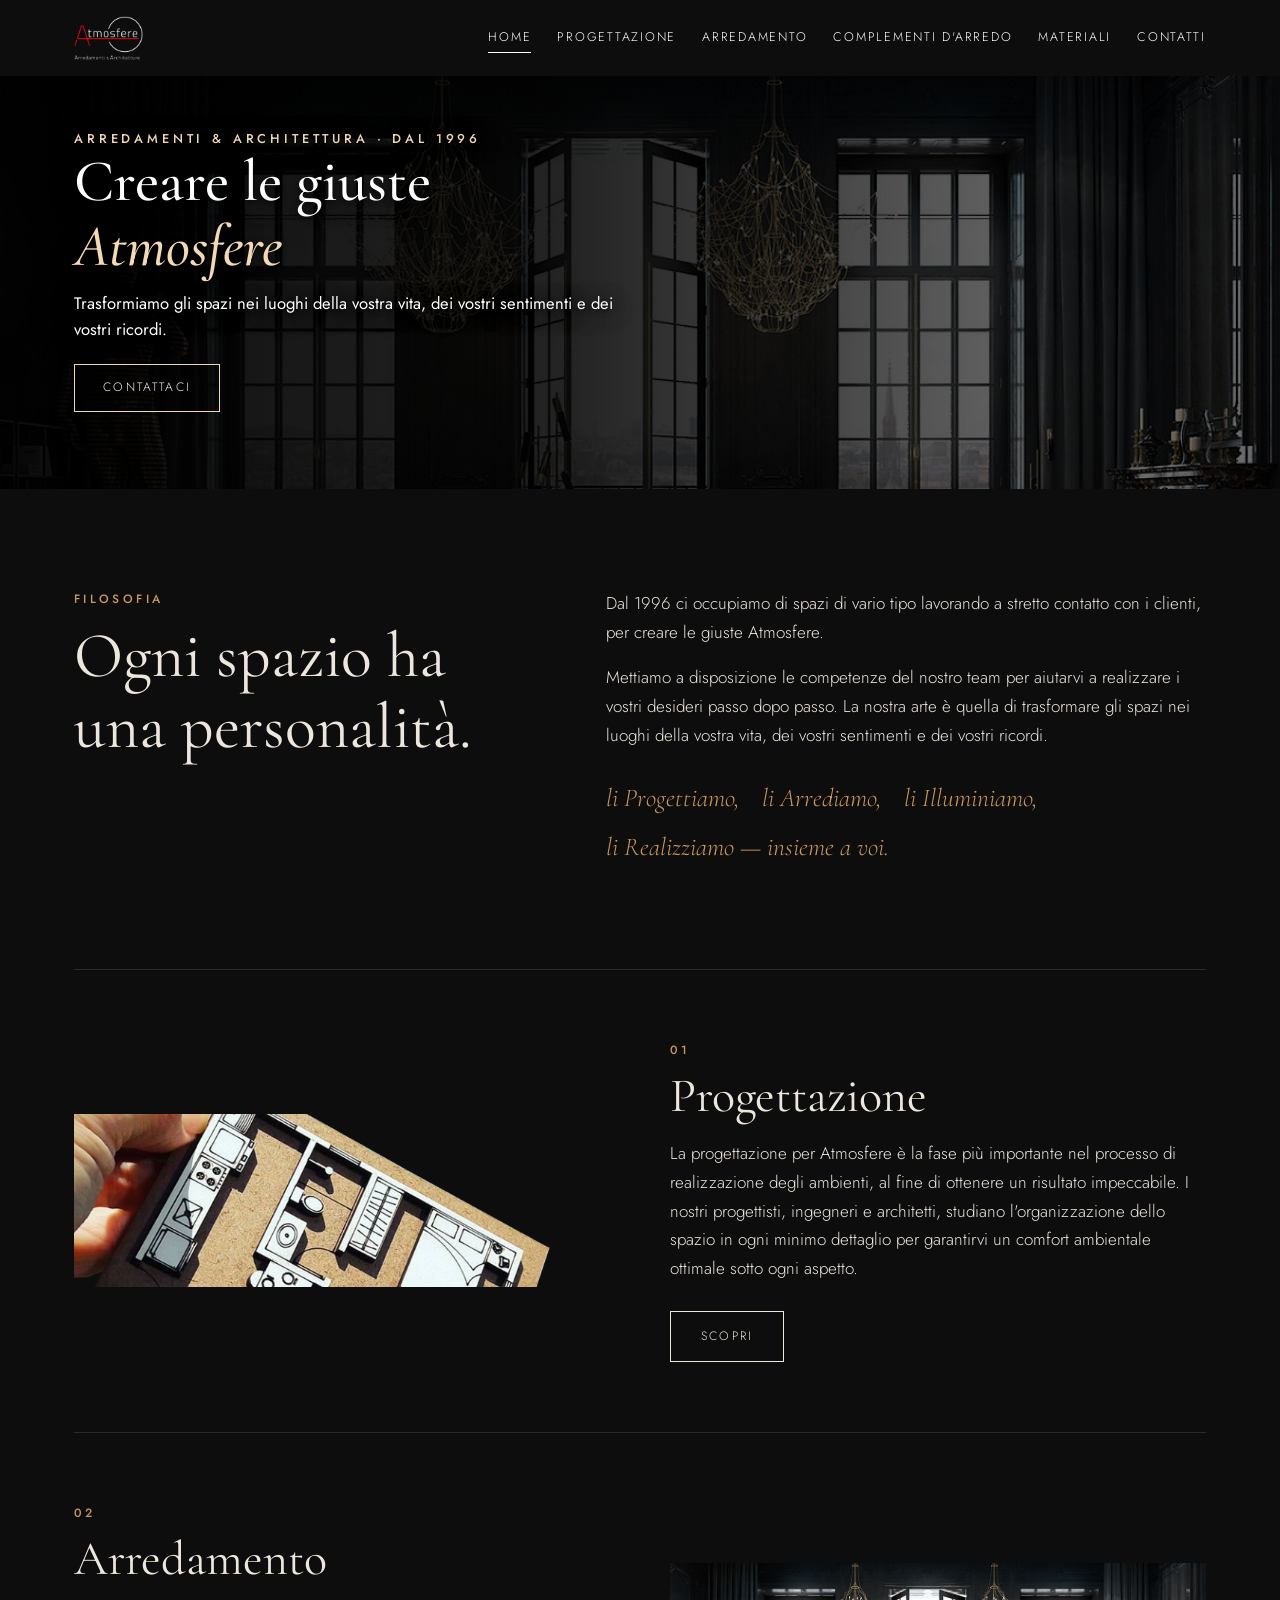
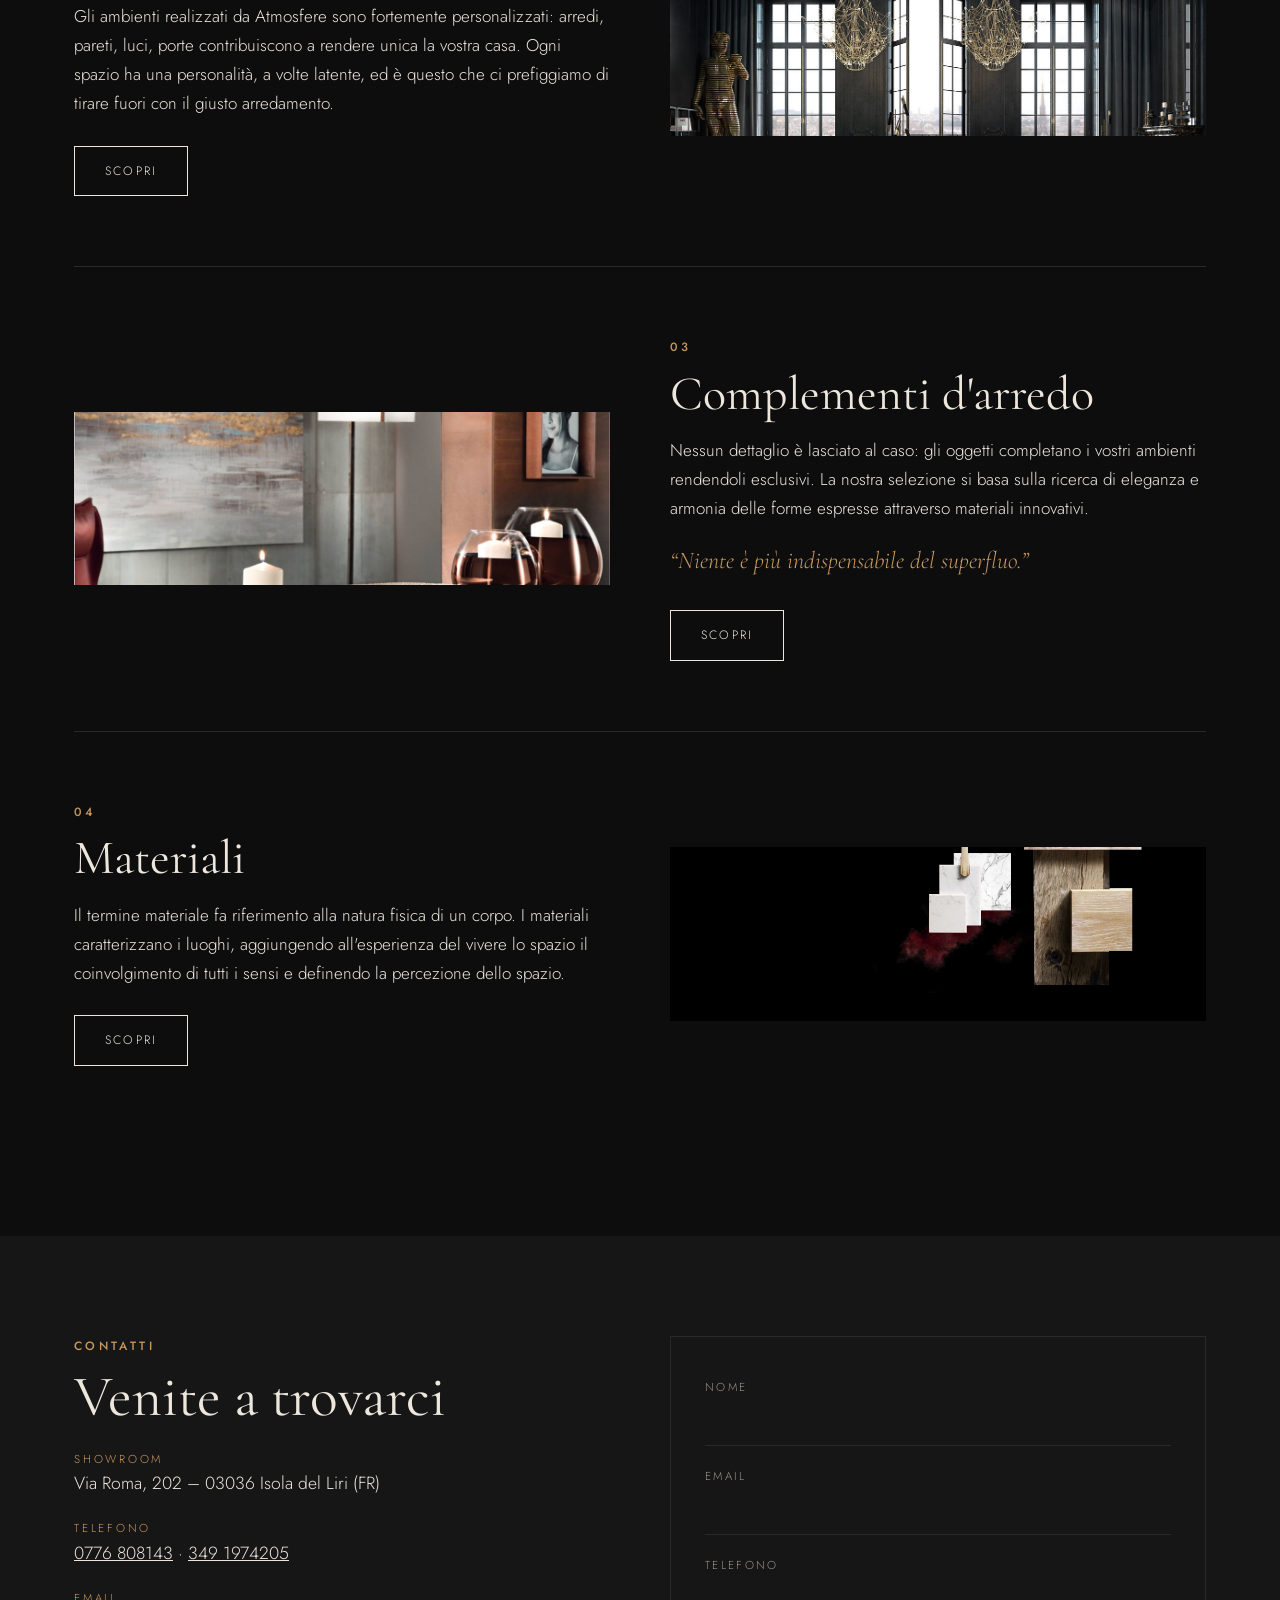
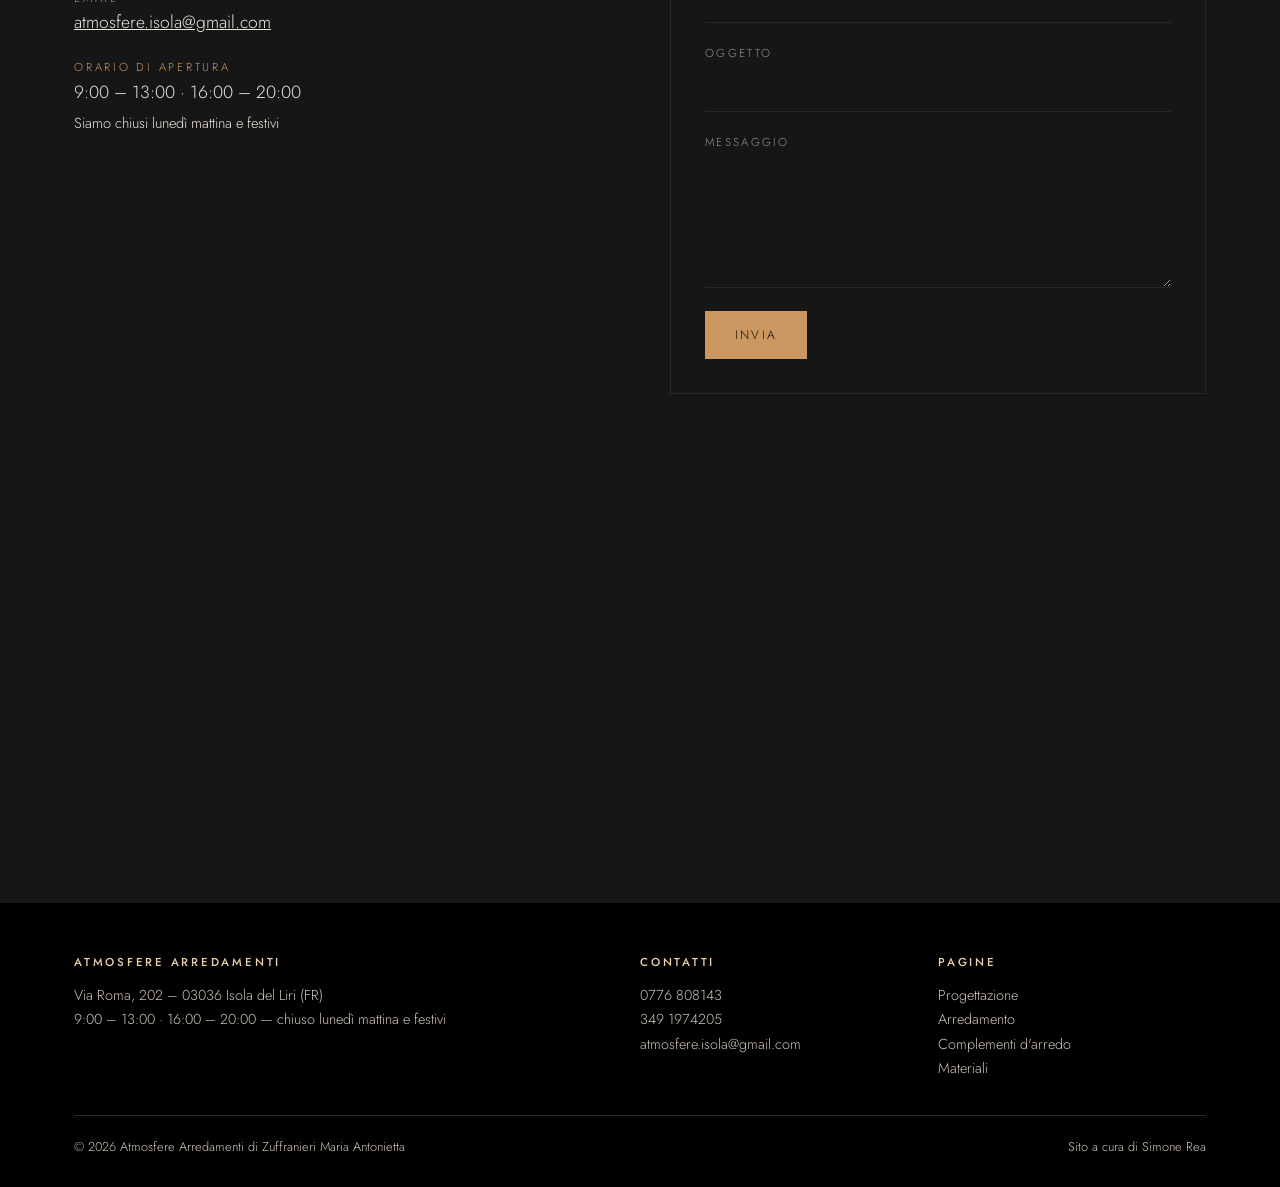
==== index.html @ dd7ceeae "Pagine interne: immagini banner intere (senza ritaglio) con titolo sovrapposto Co-Authored-By: Claud" ====
<!doctype html>
<html lang="it">
<head>
<meta charset="utf-8">
<meta name="viewport" content="width=device-width, initial-scale=1">
<title>Atmosfere Arredamenti &amp; Architettura · Isola del Liri</title>
<meta name="description" content="Atmosfere – progettazione, arredamento, complementi d'arredo e materiali dal 1996 a Isola del Liri (FR).">
<link rel="icon" href="assets/img/logo.png">
<link rel="preconnect" href="https://fonts.googleapis.com"><link rel="preconnect" href="https://fonts.gstatic.com" crossorigin>
<link href="https://fonts.googleapis.com/css2?family=Cormorant+Garamond:ital,wght@0,400;0,500;1,400&family=Jost:wght@300;400;500&display=swap" rel="stylesheet">
<link rel="stylesheet" href="assets/style.css?v=4">
</head>
<body>
<header><div class="wrap nav">
 <a class="brand" href="index.html"><img src="assets/img/logo.png" alt="Atmosfere Arredamenti"></a>
 <button class="burger" aria-label="Menu" aria-expanded="false"><span></span><span></span><span></span></button>
 <ul class="menu"><li><a href="index.html" aria-current="page">Home</a></li><li><a href="progettazione.html">Progettazione</a></li><li><a href="arredamento.html">Arredamento</a></li><li><a href="complementi.html">Complementi d'arredo</a></li><li><a href="materiali.html">Materiali</a></li><li><a href="index.html#contatti">Contatti</a></li></ul>
</div></header>

<section class="hero fit" style="--img:url(img/home-02.jpg);padding:0"><div class="wrap">
 <p class="eyebrow">Arredamenti &amp; Architettura · dal 1996</p>
 <h1>Creare le giuste <em>Atmosfere</em></h1>
 <p>Trasformiamo gli spazi nei luoghi della vostra vita, dei vostri sentimenti e dei vostri ricordi.</p>
 <a class="btn" href="#contatti">Contattaci</a>
</div></section>

<section id="filosofia"><div class="wrap philo">
 <div><p class="eyebrow">Filosofia</p><h2>Ogni spazio ha una personalità.</h2></div>
 <div>
  <p>Dal 1996 ci occupiamo di spazi di vario tipo lavorando a stretto contatto con i clienti, per creare le giuste Atmosfere.</p>
  <p>Mettiamo a disposizione le competenze del nostro team per aiutarvi a realizzare i vostri desideri passo dopo passo. La nostra arte è quella di trasformare gli spazi nei luoghi della vostra vita, dei vostri sentimenti e dei vostri ricordi.</p>
  <div class="verbs"><span>li Progettiamo,</span><span>li Arrediamo,</span><span>li Illuminiamo,</span><span>li Realizziamo — insieme a voi.</span></div>
 </div>
</div></section>

<section style="padding-top:0"><div class="wrap">
<article class="service">
 <a class="s-img" href="progettazione.html"><img src="assets/img/home-01.png" alt="Progettazione" loading="lazy"></a>
 <div><p class="eyebrow">01</p><h3>Progettazione</h3><p>La progettazione per Atmosfere è la fase più importante nel processo di realizzazione degli ambienti, al fine di ottenere un risultato impeccabile. I nostri progettisti, ingegneri e architetti, studiano l'organizzazione dello spazio in ogni minimo dettaglio per garantirvi un comfort ambientale ottimale sotto ogni aspetto.</p><a class="btn" href="progettazione.html">Scopri</a></div>
</article>
<article class="service">
 <a class="s-img" href="arredamento.html"><img src="assets/img/home-02.jpg" alt="Arredamento" loading="lazy"></a>
 <div><p class="eyebrow">02</p><h3>Arredamento</h3><p>Gli ambienti realizzati da Atmosfere sono fortemente personalizzati: arredi, pareti, luci, porte contribuiscono a rendere unica la vostra casa. Ogni spazio ha una personalità, a volte latente, ed è questo che ci prefiggiamo di tirare fuori con il giusto arredamento.</p><a class="btn" href="arredamento.html">Scopri</a></div>
</article>
<article class="service">
 <a class="s-img" href="complementi.html"><img src="assets/img/home-03.jpg" alt="Complementi d'arredo" loading="lazy"></a>
 <div><p class="eyebrow">03</p><h3>Complementi d'arredo</h3><p>Nessun dettaglio è lasciato al caso: gli oggetti completano i vostri ambienti rendendoli esclusivi. La nostra selezione si basa sulla ricerca di eleganza e armonia delle forme espresse attraverso materiali innovativi.</p><blockquote>“Niente è più indispensabile del superfluo.”</blockquote><a class="btn" href="complementi.html">Scopri</a></div>
</article>
<article class="service">
 <a class="s-img" href="materiali.html"><img src="assets/img/home-04.png" alt="Materiali" loading="lazy"></a>
 <div><p class="eyebrow">04</p><h3>Materiali</h3><p>Il termine materiale fa riferimento alla natura fisica di un corpo. I materiali caratterizzano i luoghi, aggiungendo all'esperienza del vivere lo spazio il coinvolgimento di tutti i sensi e definendo la percezione dello spazio.</p><a class="btn" href="materiali.html">Scopri</a></div>
</article>
</div></section>

<section id="contatti" style="background:var(--paper)"><div class="wrap">
 <div class="contact">
  <div><p class="eyebrow">Contatti</p><h2>Venite a trovarci</h2>
   <dl class="info">
    <dt>Showroom</dt><dd>Via Roma, 202 – 03036 Isola del Liri (FR)</dd>
    <dt>Telefono</dt><dd><a href="tel:+390776808143">0776 808143</a> · <a href="tel:+393491974205">349 1974205</a></dd>
    <dt>Email</dt><dd><a href="mailto:atmosfere.isola@gmail.com">atmosfere.isola@gmail.com</a></dd>
    <dt>Orario di apertura</dt><dd>9:00 – 13:00 · 16:00 – 20:00<br><small>Siamo chiusi lunedì mattina e festivi</small></dd>
   </dl></div>
  <form id="f">
   <div><label for="n">Nome</label><input id="n" required></div>
   <div><label for="e">Email</label><input id="e" type="email" required></div>
   <div><label for="t">Telefono</label><input id="t" type="tel"></div>
   <div><label for="o">Oggetto</label><input id="o"></div>
   <div><label for="m">Messaggio</label><textarea id="m" rows="4" required></textarea></div>
   <button type="submit">Invia</button>
  </form>
 </div>
 <iframe class="map" loading="lazy" title="Mappa Atmosfere" src="https://maps.google.com/maps?q=Via%20Roma%20202%2C%20Isola%20del%20Liri&z=16&output=embed"></iframe>
</div></section>
<footer><div class="wrap">
 <div class="foot">
  <div><h4>Atmosfere Arredamenti</h4><p>Via Roma, 202 – 03036 Isola del Liri (FR)<br>9:00 – 13:00 · 16:00 – 20:00 — chiuso lunedì mattina e festivi</p></div>
  <div><h4>Contatti</h4><ul><li><a href="tel:+390776808143">0776 808143</a></li><li><a href="tel:+393491974205">349 1974205</a></li><li><a href="mailto:atmosfere.isola@gmail.com">atmosfere.isola@gmail.com</a></li></ul></div>
  <div><h4>Pagine</h4><ul><li><a href="progettazione.html">Progettazione</a></li><li><a href="arredamento.html">Arredamento</a></li><li><a href="complementi.html">Complementi d'arredo</a></li><li><a href="materiali.html">Materiali</a></li></ul></div>
 </div>
 <div class="copy"><span>© <span class="y"></span> Atmosfere Arredamenti di Zuffranieri Maria Antonietta</span><span>Sito a cura di Simone Rea</span></div>
</div></footer>
<script src="assets/main.js"></script>
</body>
</html>
---- assets/style.css ----
:root{--bg:#0d0d0d;--paper:#161616;--ink:#ece6dd;--muted:#9a9187;--accent:#c9975f;--line:#2b2825;color-scheme:dark}
*{box-sizing:border-box;margin:0;padding:0}
html{scroll-behavior:smooth}
body{background:var(--bg);color:var(--ink);font:300 17px/1.7 Jost,system-ui,sans-serif}
img{max-width:100%;display:block}
a{color:inherit}
.wrap{max-width:1180px;margin:auto;padding:0 24px}
h1,h2,h3{font-family:"Cormorant Garamond",serif;font-weight:400;line-height:1.1}
.eyebrow{font-size:.75rem;letter-spacing:.28em;text-transform:uppercase;color:var(--accent);font-weight:500}
header{position:fixed;inset:0 0 auto;z-index:50;transition:.3s}
header.solid{background:rgba(13,13,13,.95);backdrop-filter:blur(8px);box-shadow:0 1px 0 var(--line)}
.nav{display:flex;align-items:center;justify-content:space-between;height:76px}
.brand img{height:44px;width:auto}
.menu{display:flex;gap:26px;list-style:none;font-size:.78rem;letter-spacing:.14em;text-transform:uppercase}
.menu a{text-decoration:none;padding:6px 0;border-bottom:1px solid transparent}
.menu a:hover,.menu a[aria-current]{border-color:currentColor}
header:not(.solid) .menu a,header:not(.solid) .burger{color:#fff}
.burger{display:none;background:none;border:0;width:40px;height:40px;cursor:pointer;color:var(--ink)}
.burger span{display:block;height:1px;background:currentColor;margin:7px 6px}
.hero{min-height:100svh;display:grid;align-items:end;color:#fff;background:linear-gradient(180deg,rgba(20,15,10,.15),rgba(20,15,10,.62)),var(--img) center/cover}
.hero.short{margin-top:76px;min-height:0;aspect-ratio:4.7/1;align-items:end;background:linear-gradient(90deg,rgba(0,0,0,.85) 0%,rgba(0,0,0,.6) 45%,rgba(0,0,0,.2) 85%),linear-gradient(rgba(0,0,0,.25),rgba(0,0,0,.25)),var(--img) center/100% 100% no-repeat #0d0d0d}
.hero.short .wrap{padding-bottom:2.2vw}
.hero.short h1{font-size:clamp(1.9rem,4.4vw,3.8rem);font-weight:500;text-shadow:0 2px 6px rgba(0,0,0,.8),0 4px 24px rgba(0,0,0,.7)}
.hero.short .eyebrow{font-size:clamp(.65rem,.9vw,.85rem);margin-bottom:.4vw}
.hero.fit{margin-top:76px;min-height:0;aspect-ratio:1162/375;align-items:end;background:linear-gradient(90deg,rgba(0,0,0,.92) 0%,rgba(0,0,0,.78) 45%,rgba(0,0,0,.35) 85%),linear-gradient(rgba(0,0,0,.35),rgba(0,0,0,.35)),var(--img) center/100% 100% no-repeat #0d0d0d}
.hero.fit h1 em{display:block}
.hero.fit h1,.hero.fit p{text-shadow:0 2px 6px rgba(0,0,0,.8),0 4px 24px rgba(0,0,0,.7)}
.hero.fit p:not(.eyebrow){max-width:min(560px,48vw);color:#fff;font-weight:400}
.hero.fit h1{font-weight:500}
.hero.fit h1 em{color:#f3d9b5}
.hero.fit .wrap{padding-bottom:3.2vw}
.hero.fit h1{font-size:clamp(2rem,4.6vw,4.2rem)}
.hero.fit .eyebrow{font-size:clamp(.68rem,1vw,.9rem);letter-spacing:.3em;font-weight:500;color:#f0d6b3}
.hero.fit p:not(.eyebrow){margin-top:.8vw;font-size:clamp(.9rem,1.3vw,1.2rem);line-height:1.6}
.hero.fit .btn{background:rgba(0,0,0,.35);border-color:#f0d6b3;color:#f6f0e8;margin-top:1.6vw;padding:clamp(8px,1vw,14px) clamp(16px,2.2vw,30px)}
.hero .wrap{padding-bottom:10vh;width:100%}
.hero h1{font-size:clamp(3rem,9vw,7rem)}
.hero h1 em{font-style:italic;color:#e9cfae}
.hero p{max-width:560px;margin-top:16px;font-size:1.1rem}
.hero .eyebrow{color:#e9cfae}
.btn{display:inline-block;margin-top:28px;padding:14px 30px;border:1px solid currentColor;text-decoration:none;letter-spacing:.18em;text-transform:uppercase;font-size:.76rem;transition:.25s}
.btn:hover{background:var(--ink);color:#0d0d0d;border-color:var(--ink)}
.hero .btn:hover{background:#fff;color:#0d0d0d}
section{padding:100px 0}
.philo{display:grid;grid-template-columns:1fr 1.3fr;gap:70px}
.philo h2{font-size:clamp(2.4rem,5vw,4rem);margin-top:12px}
.philo p+p{margin-top:16px}
.verbs{display:flex;flex-wrap:wrap;gap:6px 22px;margin-top:26px;font-family:"Cormorant Garamond",serif;font-size:1.6rem;font-style:italic;color:var(--accent)}
.service{display:grid;grid-template-columns:1fr 1fr;gap:60px;align-items:center;padding:70px 0;border-top:1px solid var(--line)}
.service:nth-child(even) .s-img{order:2}
.s-img{overflow:hidden;display:block}
.s-img img{width:100%;height:auto;transition:transform 1.2s}
.service:hover .s-img img{transform:scale(1.04)}
.service h3{font-size:clamp(2rem,4vw,3rem);margin:10px 0 16px}
blockquote{margin-top:18px;font-family:"Cormorant Garamond",serif;font-size:1.5rem;font-style:italic;color:var(--accent)}
.intro{max-width:760px;font-size:1.15rem}
.subnav{position:sticky;top:76px;z-index:20;background:var(--bg);border-bottom:1px solid var(--line)}
.subnav ul{display:flex;gap:6px;list-style:none;overflow-x:auto;padding:12px 0;scrollbar-width:none}
.subnav a{display:block;white-space:nowrap;text-decoration:none;font-size:.74rem;letter-spacing:.14em;text-transform:uppercase;border:1px solid var(--line);padding:7px 14px;color:var(--muted)}
.subnav a:hover{background:var(--ink);color:#0d0d0d;border-color:var(--ink)}
.cat{padding:70px 0;border-bottom:1px solid var(--line);scroll-margin-top:140px}
.cat:nth-child(even){background:var(--paper)}
.cat-head{display:flex;align-items:baseline;gap:18px;margin-bottom:28px}
.cat-head h2{font-size:clamp(2.2rem,4vw,3.2rem)}
.cat-head span{color:var(--muted);font-size:.85rem;letter-spacing:.14em}
.grid{columns:3 260px;column-gap:14px}
.g{display:block;width:100%;margin:0 0 14px;border:0;padding:0;background:none;cursor:zoom-in;break-inside:avoid;overflow:hidden}
.g img{width:100%;transition:opacity .3s,transform .6s}
.g:hover img{opacity:.88;transform:scale(1.02)}
.tiles{display:grid;grid-template-columns:repeat(auto-fill,minmax(250px,1fr));gap:14px}
.tile{aspect-ratio:4/3;display:grid;place-items:end start;padding:22px;color:#fff;background:linear-gradient(180deg,transparent 30%,rgba(20,15,10,.7)),var(--img) var(--pos,center)/cover}
.tile h3{font-size:2rem}
.cta{text-align:center;background:#000;color:#f3ece2;border-top:1px solid var(--line)}
.cta h2{font-size:clamp(2.2rem,4vw,3.2rem)}
.contact{display:grid;grid-template-columns:1fr 1fr;gap:60px}
.contact h2{font-size:clamp(2.4rem,5vw,3.6rem);margin:10px 0 20px}
.info dt{font-size:.72rem;letter-spacing:.24em;text-transform:uppercase;color:var(--accent);margin-top:20px}
.info dd{font-size:1.1rem}
form{display:grid;gap:14px;background:var(--paper);padding:34px;border:1px solid var(--line)}
label{font-size:.72rem;letter-spacing:.2em;text-transform:uppercase;color:var(--muted)}
input,textarea{width:100%;font:inherit;border:0;border-bottom:1px solid var(--line);background:transparent;padding:8px 0;outline:none}
input:focus,textarea:focus{border-color:var(--accent)}
form button{justify-self:start;font:inherit;letter-spacing:.18em;text-transform:uppercase;font-size:.76rem;background:var(--accent);color:#0d0d0d;border:0;padding:14px 30px;cursor:pointer}
.map{margin-top:60px;border:0;width:100%;height:340px;filter:grayscale(1) invert(.9) contrast(.9)}
footer{background:#000;color:#cfc6bb;padding:50px 0 30px;font-size:.9rem}
.foot{display:grid;grid-template-columns:2fr 1fr 1fr;gap:30px}
.foot h4{font-size:.72rem;letter-spacing:.24em;text-transform:uppercase;color:#e9cfae;margin-bottom:10px;font-weight:500}
.foot ul{list-style:none}.foot a{text-decoration:none}.foot a:hover{color:#fff}
.copy{margin-top:34px;padding-top:20px;border-top:1px solid #2b2825;font-size:.8rem;display:flex;justify-content:space-between;flex-wrap:wrap;gap:8px}
.lb{position:fixed;inset:0;background:rgba(15,12,9,.95);display:none;place-items:center;z-index:100}
.lb.open{display:grid}
.lb img{max-width:92vw;max-height:86vh}
.lb button{position:absolute;background:none;border:0;color:#fff;font-size:2.4rem;cursor:pointer;padding:16px}
.lb .x{top:10px;right:16px}.lb .p{left:10px}.lb .n{right:10px}
@media (max-width:900px){
 .hero.short{margin-top:0;aspect-ratio:auto;background:var(--img) center 76px/100% auto no-repeat #0d0d0d}
 .hero.short .wrap{padding-top:calc(76px + 21.3vw + 26px);padding-bottom:10px}
 .hero.short h1{font-size:clamp(2.2rem,10vw,3.2rem)}
 .hero.short .eyebrow{font-size:.72rem}
 .hero.fit{margin-top:0;aspect-ratio:auto;min-height:88svh;background:linear-gradient(180deg,rgba(0,0,0,.55),rgba(0,0,0,.88)),var(--img) 38% center/cover no-repeat #0d0d0d}
 .hero.fit .wrap{padding-top:110px;padding-bottom:48px}
 .hero.fit h1{font-size:clamp(2.6rem,12vw,4rem)}
 .hero.fit .eyebrow{font-size:.7rem}
 .hero.fit p:not(.eyebrow){margin-top:14px;font-size:1rem}
 .hero.fit .btn{margin-top:24px;padding:13px 26px}
 .menu{position:fixed;inset:76px 0 auto;flex-direction:column;gap:0;background:var(--bg);padding:10px 24px 20px;display:none;box-shadow:0 10px 20px rgba(0,0,0,.5)}
 .menu.open{display:flex}.menu a{display:block;padding:12px 0;color:var(--ink)!important}
 .burger{display:block}
 header:not(.solid){background:rgba(20,15,10,.25)}
 .philo,.service,.contact,.foot{grid-template-columns:1fr;gap:30px}
 .service:nth-child(even) .s-img{order:0}
 section{padding:70px 0}
}
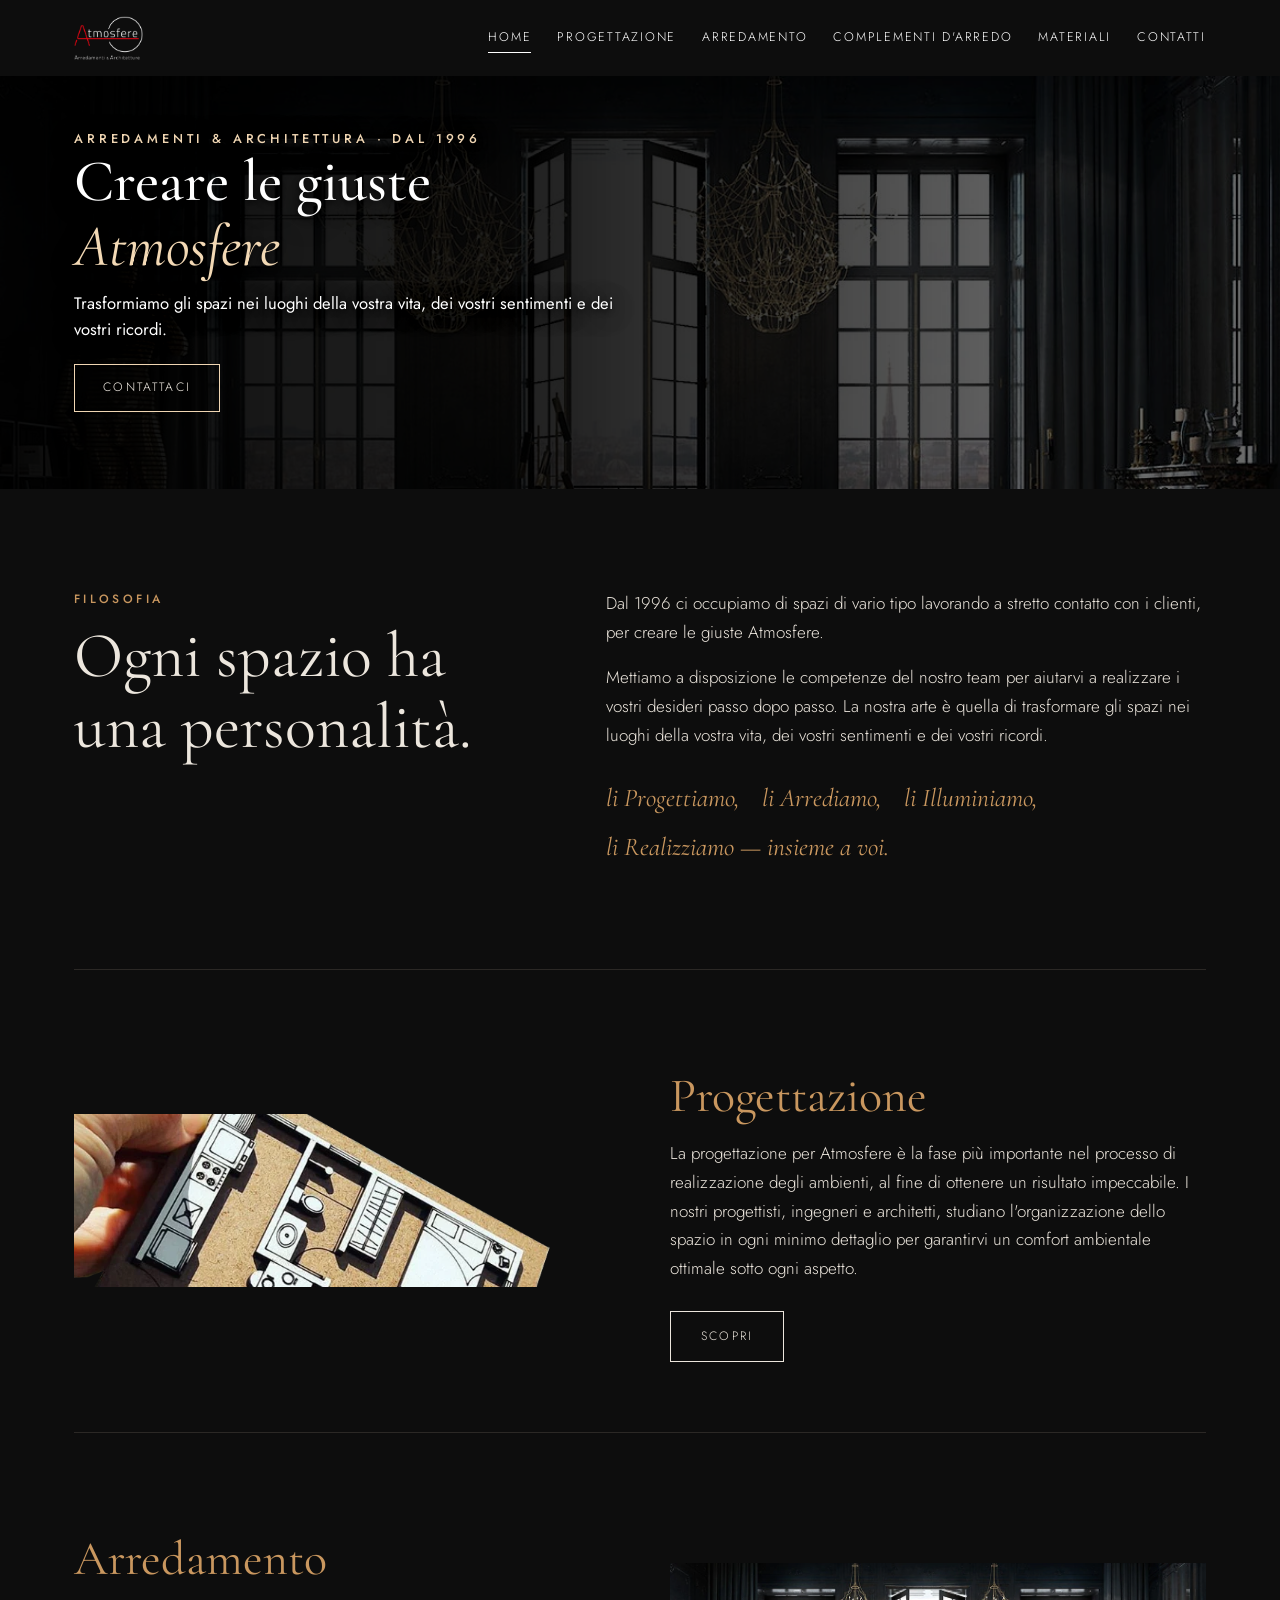
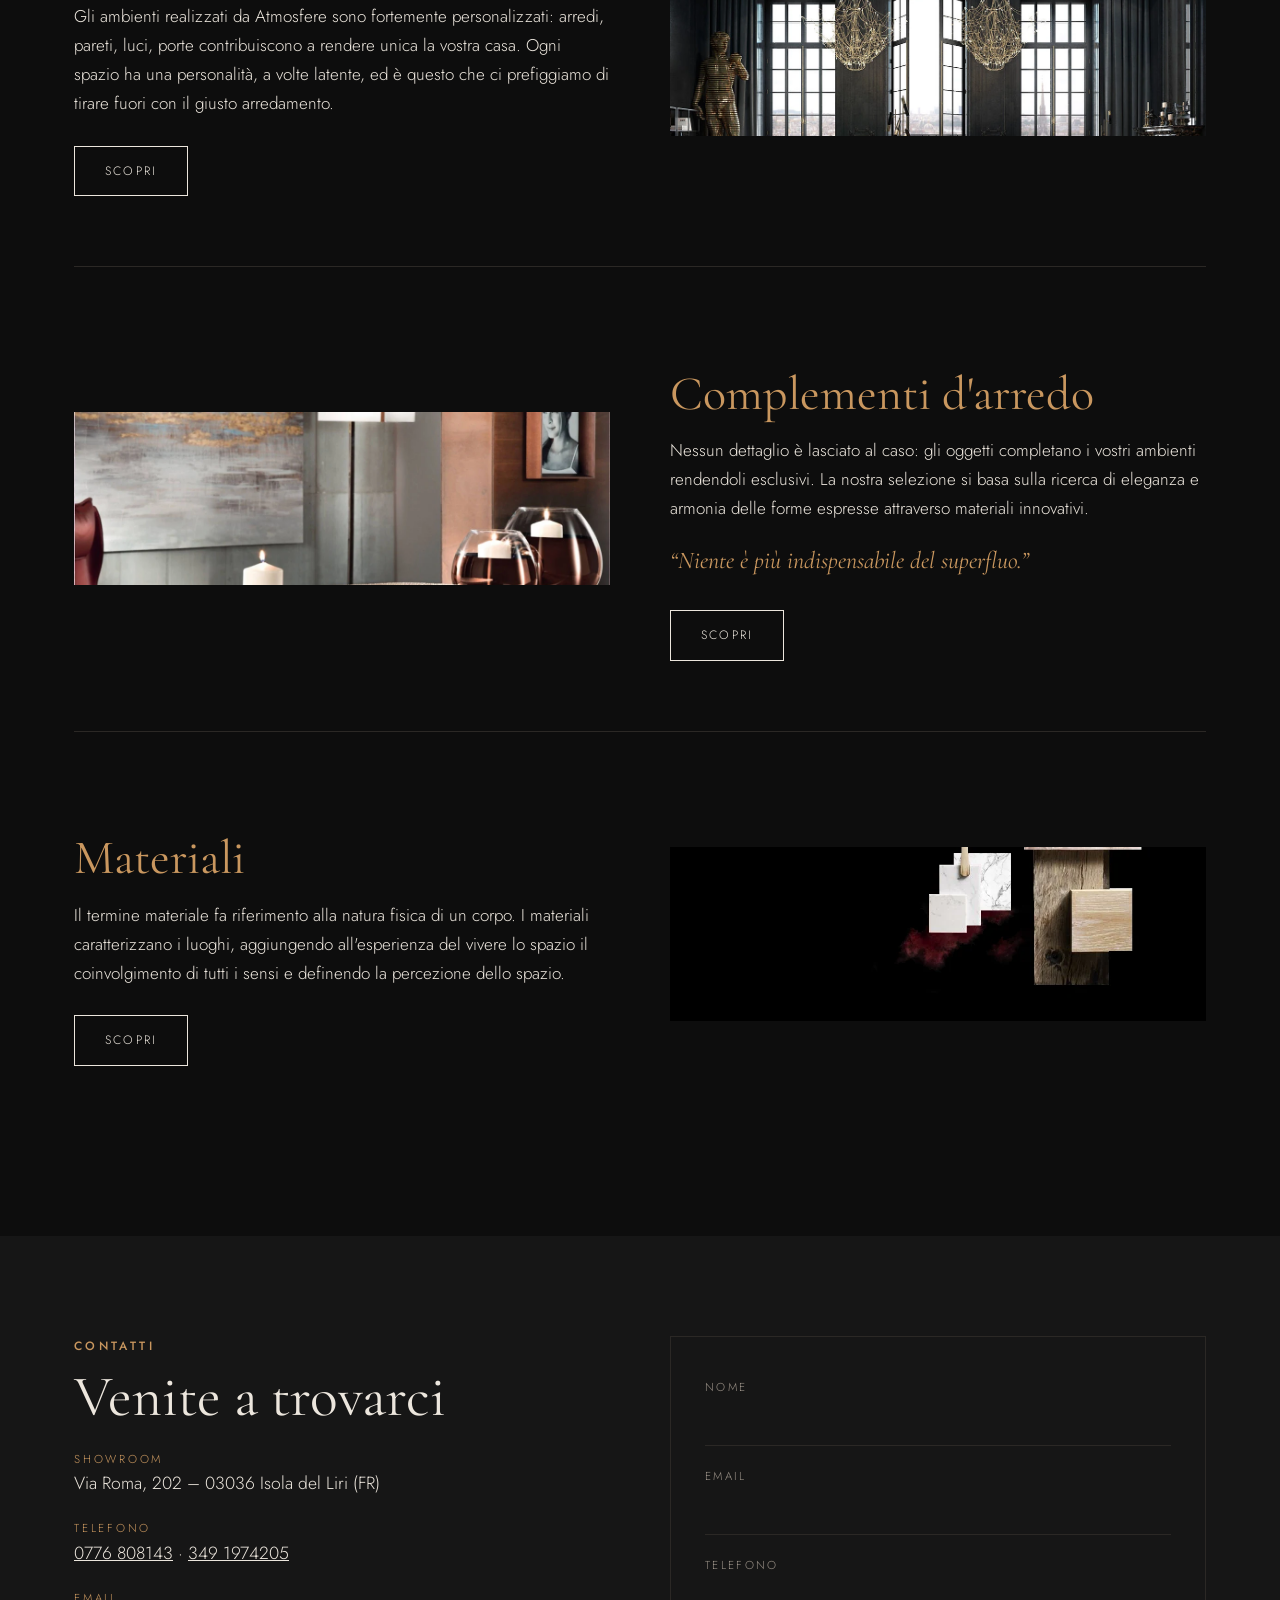
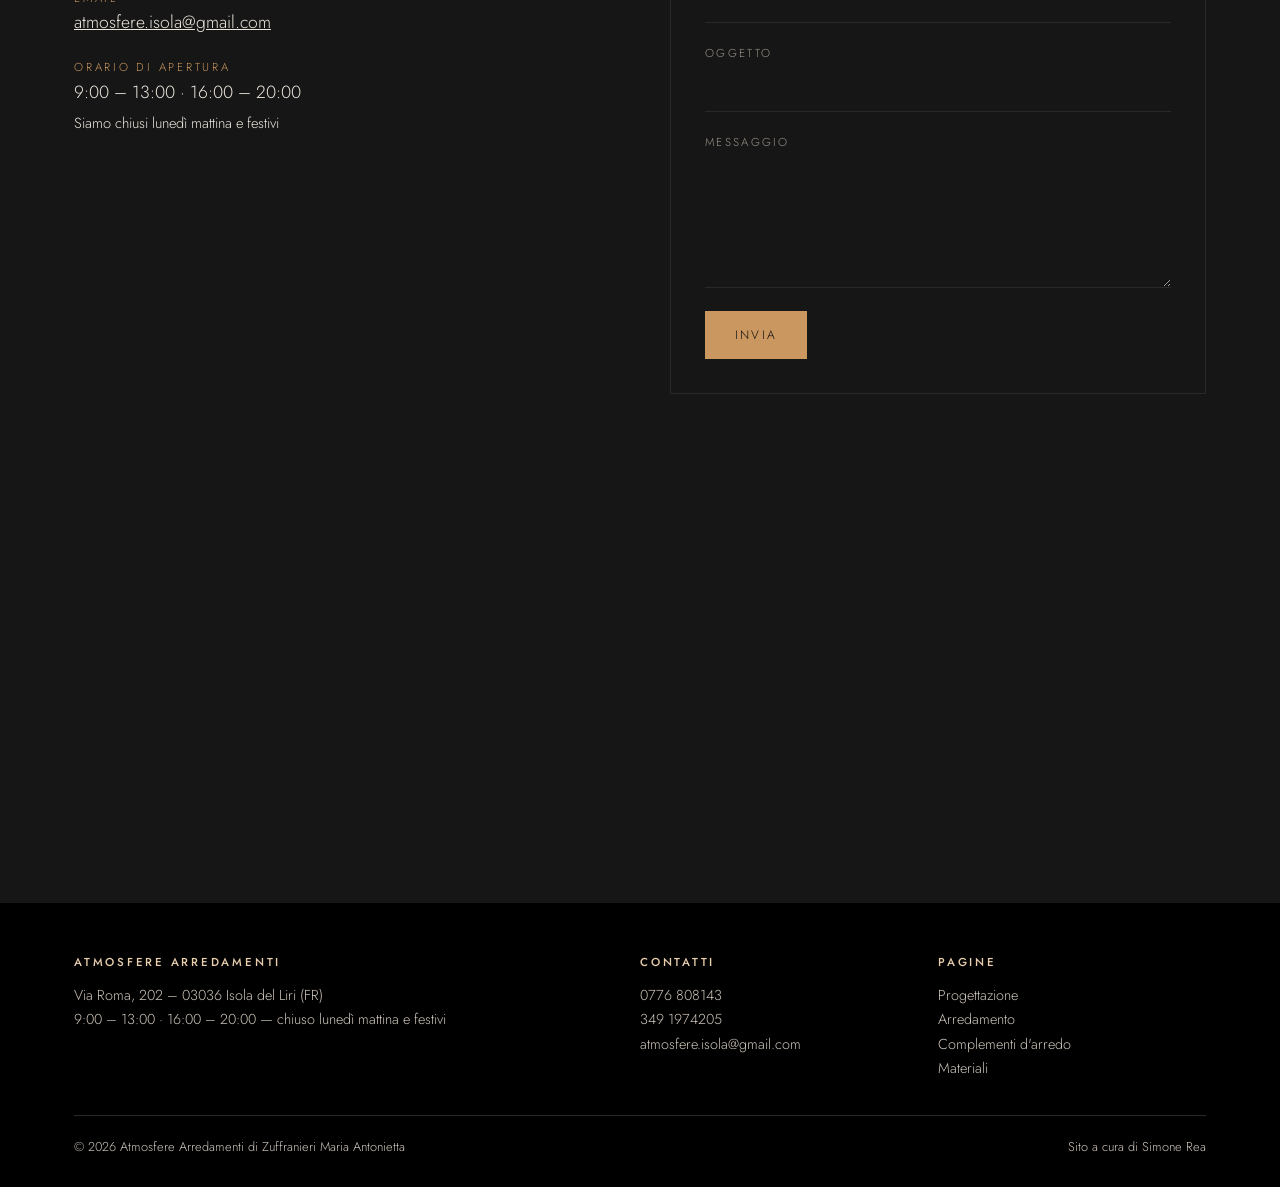
==== commit 3f03e464: "Home: titoli senza numeri; prestazioni: immagini WebP con miniature, font self-hosted, preload, defe" ====
--- a/index.html
+++ b/index.html
@@ -6,9 +6,10 @@
 <title>Atmosfere Arredamenti &amp; Architettura · Isola del Liri</title>
 <meta name="description" content="Atmosfere – progettazione, arredamento, complementi d'arredo e materiali dal 1996 a Isola del Liri (FR).">
 <link rel="icon" href="assets/img/logo.png">
-<link rel="preconnect" href="https://fonts.googleapis.com"><link rel="preconnect" href="https://fonts.gstatic.com" crossorigin>
-<link href="https://fonts.googleapis.com/css2?family=Cormorant+Garamond:ital,wght@0,400;0,500;1,400&family=Jost:wght@300;400;500&display=swap" rel="stylesheet">
-<link rel="stylesheet" href="assets/style.css?v=4">
+<link rel="preload" href="assets/fonts/jost-latin-300-normal.woff2" as="font" type="font/woff2" crossorigin>
+<link rel="preload" href="assets/fonts/cormorant-garamond-latin-400-normal.woff2" as="font" type="font/woff2" crossorigin>
+<link rel="preload" href="assets/img/home-02.webp" as="image" type="image/webp" fetchpriority="high">
+<link rel="stylesheet" href="assets/style.css?v=5">
 </head>
 <body>
 <header><div class="wrap nav">
@@ -17,7 +18,7 @@
  <ul class="menu"><li><a href="index.html" aria-current="page">Home</a></li><li><a href="progettazione.html">Progettazione</a></li><li><a href="arredamento.html">Arredamento</a></li><li><a href="complementi.html">Complementi d'arredo</a></li><li><a href="materiali.html">Materiali</a></li><li><a href="index.html#contatti">Contatti</a></li></ul>
 </div></header>
 
-<section class="hero fit" style="--img:url(img/home-02.jpg);padding:0"><div class="wrap">
+<section class="hero fit" style="--img:url(img/home-02.webp);padding:0"><div class="wrap">
  <p class="eyebrow">Arredamenti &amp; Architettura · dal 1996</p>
  <h1>Creare le giuste <em>Atmosfere</em></h1>
  <p>Trasformiamo gli spazi nei luoghi della vostra vita, dei vostri sentimenti e dei vostri ricordi.</p>
@@ -35,20 +36,20 @@
 
 <section style="padding-top:0"><div class="wrap">
 <article class="service">
- <a class="s-img" href="progettazione.html"><img src="assets/img/home-01.png" alt="Progettazione" loading="lazy"></a>
- <div><p class="eyebrow">01</p><h3>Progettazione</h3><p>La progettazione per Atmosfere è la fase più importante nel processo di realizzazione degli ambienti, al fine di ottenere un risultato impeccabile. I nostri progettisti, ingegneri e architetti, studiano l'organizzazione dello spazio in ogni minimo dettaglio per garantirvi un comfort ambientale ottimale sotto ogni aspetto.</p><a class="btn" href="progettazione.html">Scopri</a></div>
+ <a class="s-img" href="progettazione.html"><img src="assets/img/home-01.webp" width="717" height="232" alt="Progettazione" loading="lazy"></a>
+ <div><h3>Progettazione</h3><p>La progettazione per Atmosfere è la fase più importante nel processo di realizzazione degli ambienti, al fine di ottenere un risultato impeccabile. I nostri progettisti, ingegneri e architetti, studiano l'organizzazione dello spazio in ogni minimo dettaglio per garantirvi un comfort ambientale ottimale sotto ogni aspetto.</p><a class="btn" href="progettazione.html">Scopri</a></div>
 </article>
 <article class="service">
- <a class="s-img" href="arredamento.html"><img src="assets/img/home-02.jpg" alt="Arredamento" loading="lazy"></a>
- <div><p class="eyebrow">02</p><h3>Arredamento</h3><p>Gli ambienti realizzati da Atmosfere sono fortemente personalizzati: arredi, pareti, luci, porte contribuiscono a rendere unica la vostra casa. Ogni spazio ha una personalità, a volte latente, ed è questo che ci prefiggiamo di tirare fuori con il giusto arredamento.</p><a class="btn" href="arredamento.html">Scopri</a></div>
+ <a class="s-img" href="arredamento.html"><img src="assets/img/home-02.webp" width="1162" height="375" alt="Arredamento" loading="lazy"></a>
+ <div><h3>Arredamento</h3><p>Gli ambienti realizzati da Atmosfere sono fortemente personalizzati: arredi, pareti, luci, porte contribuiscono a rendere unica la vostra casa. Ogni spazio ha una personalità, a volte latente, ed è questo che ci prefiggiamo di tirare fuori con il giusto arredamento.</p><a class="btn" href="arredamento.html">Scopri</a></div>
 </article>
 <article class="service">
- <a class="s-img" href="complementi.html"><img src="assets/img/home-03.jpg" alt="Complementi d'arredo" loading="lazy"></a>
- <div><p class="eyebrow">03</p><h3>Complementi d'arredo</h3><p>Nessun dettaglio è lasciato al caso: gli oggetti completano i vostri ambienti rendendoli esclusivi. La nostra selezione si basa sulla ricerca di eleganza e armonia delle forme espresse attraverso materiali innovativi.</p><blockquote>“Niente è più indispensabile del superfluo.”</blockquote><a class="btn" href="complementi.html">Scopri</a></div>
+ <a class="s-img" href="complementi.html"><img src="assets/img/home-03.webp" width="1162" height="375" alt="Complementi d'arredo" loading="lazy"></a>
+ <div><h3>Complementi d'arredo</h3><p>Nessun dettaglio è lasciato al caso: gli oggetti completano i vostri ambienti rendendoli esclusivi. La nostra selezione si basa sulla ricerca di eleganza e armonia delle forme espresse attraverso materiali innovativi.</p><blockquote>“Niente è più indispensabile del superfluo.”</blockquote><a class="btn" href="complementi.html">Scopri</a></div>
 </article>
 <article class="service">
- <a class="s-img" href="materiali.html"><img src="assets/img/home-04.png" alt="Materiali" loading="lazy"></a>
- <div><p class="eyebrow">04</p><h3>Materiali</h3><p>Il termine materiale fa riferimento alla natura fisica di un corpo. I materiali caratterizzano i luoghi, aggiungendo all'esperienza del vivere lo spazio il coinvolgimento di tutti i sensi e definendo la percezione dello spazio.</p><a class="btn" href="materiali.html">Scopri</a></div>
+ <a class="s-img" href="materiali.html"><img src="assets/img/home-04.webp" width="822" height="266" alt="Materiali" loading="lazy"></a>
+ <div><h3>Materiali</h3><p>Il termine materiale fa riferimento alla natura fisica di un corpo. I materiali caratterizzano i luoghi, aggiungendo all'esperienza del vivere lo spazio il coinvolgimento di tutti i sensi e definendo la percezione dello spazio.</p><a class="btn" href="materiali.html">Scopri</a></div>
 </article>
 </div></section>
 
@@ -80,6 +81,6 @@
  </div>
  <div class="copy"><span>© <span class="y"></span> Atmosfere Arredamenti di Zuffranieri Maria Antonietta</span><span>Sito a cura di Simone Rea</span></div>
 </div></footer>
-<script src="assets/main.js"></script>
+<script src="assets/main.js?v=5" defer></script>
 </body>
 </html>
--- a/assets/style.css
+++ b/assets/style.css
@@ -1,8 +1,14 @@
+@font-face{font-family:"Jost";font-style:normal;font-weight:300;font-display:swap;src:url(fonts/jost-latin-300-normal.woff2) format("woff2")}
+@font-face{font-family:"Jost";font-style:normal;font-weight:400;font-display:swap;src:url(fonts/jost-latin-400-normal.woff2) format("woff2")}
+@font-face{font-family:"Jost";font-style:normal;font-weight:500;font-display:swap;src:url(fonts/jost-latin-500-normal.woff2) format("woff2")}
+@font-face{font-family:"Cormorant Garamond";font-style:normal;font-weight:400;font-display:swap;src:url(fonts/cormorant-garamond-latin-400-normal.woff2) format("woff2")}
+@font-face{font-family:"Cormorant Garamond";font-style:normal;font-weight:500;font-display:swap;src:url(fonts/cormorant-garamond-latin-500-normal.woff2) format("woff2")}
+@font-face{font-family:"Cormorant Garamond";font-style:italic;font-weight:400;font-display:swap;src:url(fonts/cormorant-garamond-latin-400-italic.woff2) format("woff2")}
 :root{--bg:#0d0d0d;--paper:#161616;--ink:#ece6dd;--muted:#9a9187;--accent:#c9975f;--line:#2b2825;color-scheme:dark}
 *{box-sizing:border-box;margin:0;padding:0}
 html{scroll-behavior:smooth}
 body{background:var(--bg);color:var(--ink);font:300 17px/1.7 Jost,system-ui,sans-serif}
-img{max-width:100%;display:block}
+img{max-width:100%;height:auto;display:block}
 a{color:inherit}
 .wrap{max-width:1180px;margin:auto;padding:0 24px}
 h1,h2,h3{font-family:"Cormorant Garamond",serif;font-weight:400;line-height:1.1}
@@ -51,14 +57,14 @@
 .s-img{overflow:hidden;display:block}
 .s-img img{width:100%;height:auto;transition:transform 1.2s}
 .service:hover .s-img img{transform:scale(1.04)}
-.service h3{font-size:clamp(2rem,4vw,3rem);margin:10px 0 16px}
+.service h3{font-size:clamp(2rem,4vw,3rem);margin:calc(10px + 1.275rem) 0 16px;color:var(--accent)}
 blockquote{margin-top:18px;font-family:"Cormorant Garamond",serif;font-size:1.5rem;font-style:italic;color:var(--accent)}
 .intro{max-width:760px;font-size:1.15rem}
 .subnav{position:sticky;top:76px;z-index:20;background:var(--bg);border-bottom:1px solid var(--line)}
 .subnav ul{display:flex;gap:6px;list-style:none;overflow-x:auto;padding:12px 0;scrollbar-width:none}
 .subnav a{display:block;white-space:nowrap;text-decoration:none;font-size:.74rem;letter-spacing:.14em;text-transform:uppercase;border:1px solid var(--line);padding:7px 14px;color:var(--muted)}
 .subnav a:hover{background:var(--ink);color:#0d0d0d;border-color:var(--ink)}
-.cat{padding:70px 0;border-bottom:1px solid var(--line);scroll-margin-top:140px}
+.cat{content-visibility:auto;contain-intrinsic-size:auto 900px;padding:70px 0;border-bottom:1px solid var(--line);scroll-margin-top:140px}
 .cat:nth-child(even){background:var(--paper)}
 .cat-head{display:flex;align-items:baseline;gap:18px;margin-bottom:28px}
 .cat-head h2{font-size:clamp(2.2rem,4vw,3.2rem)}
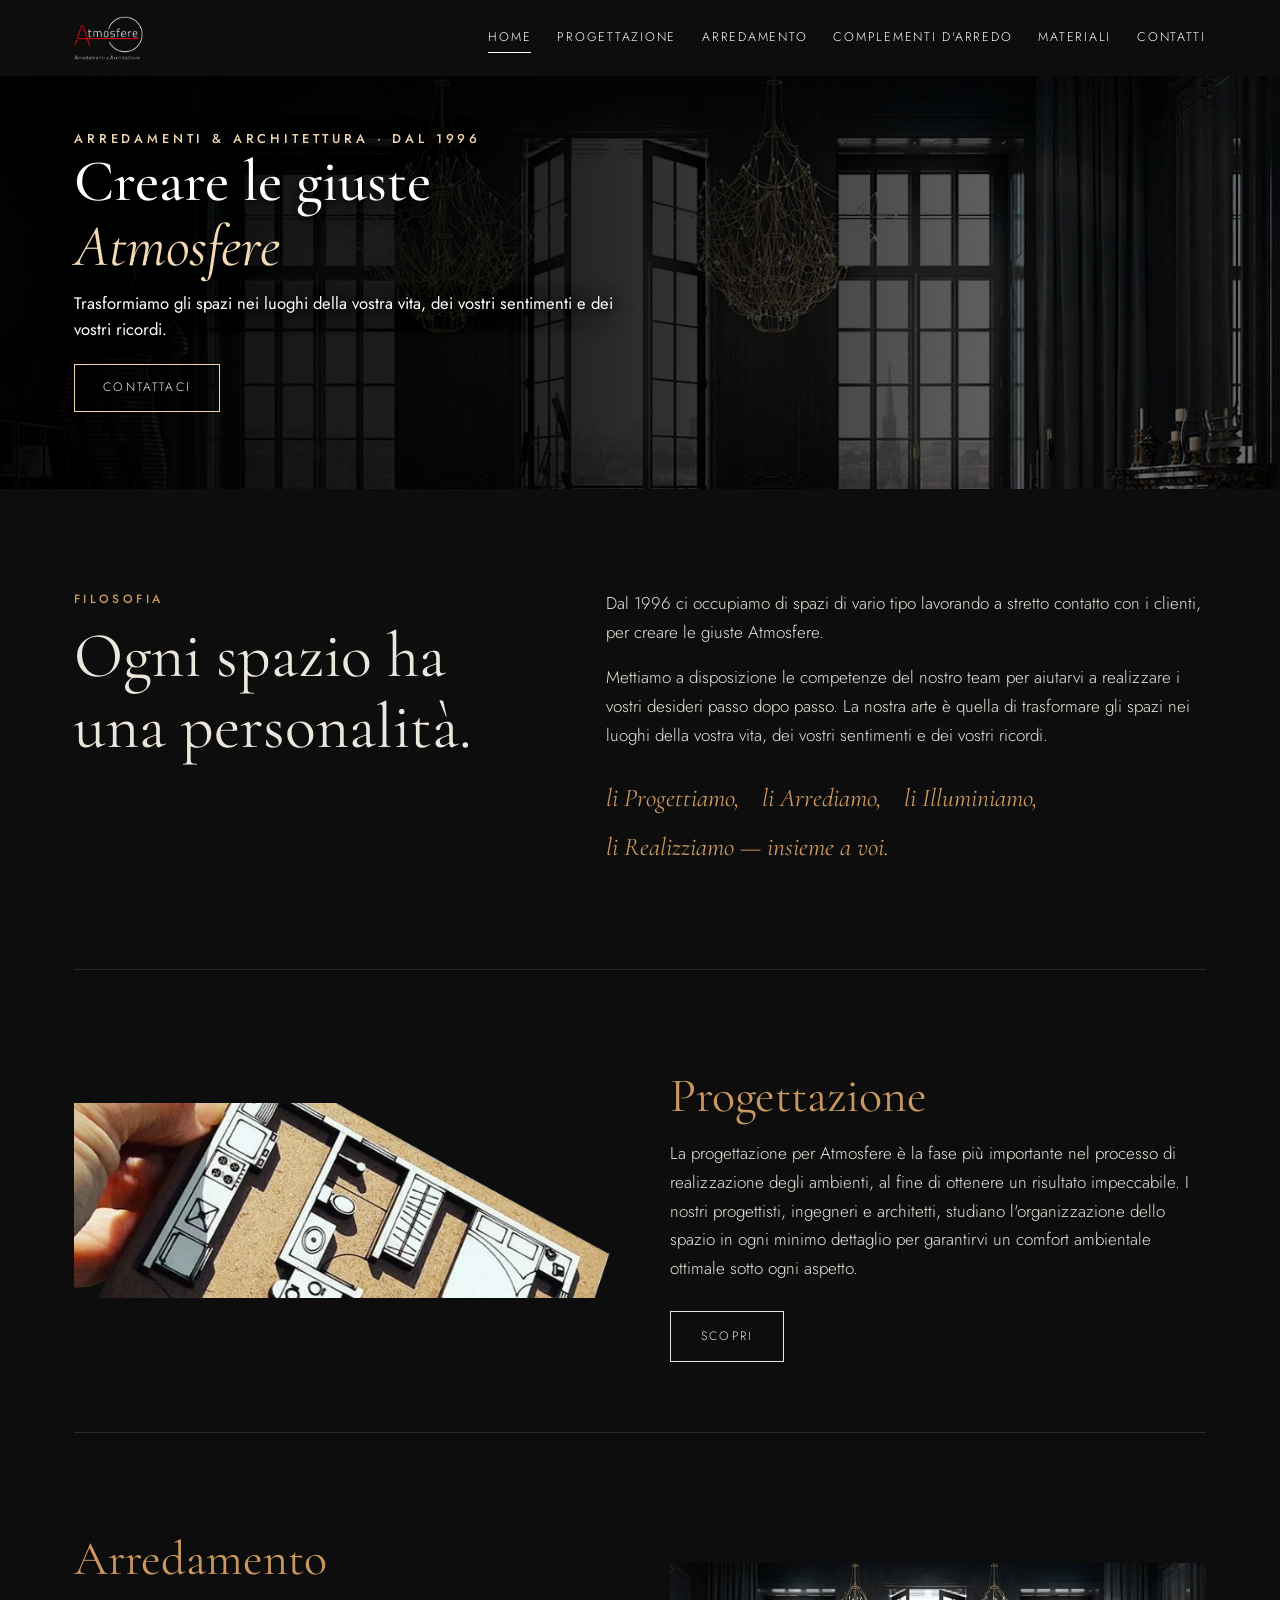
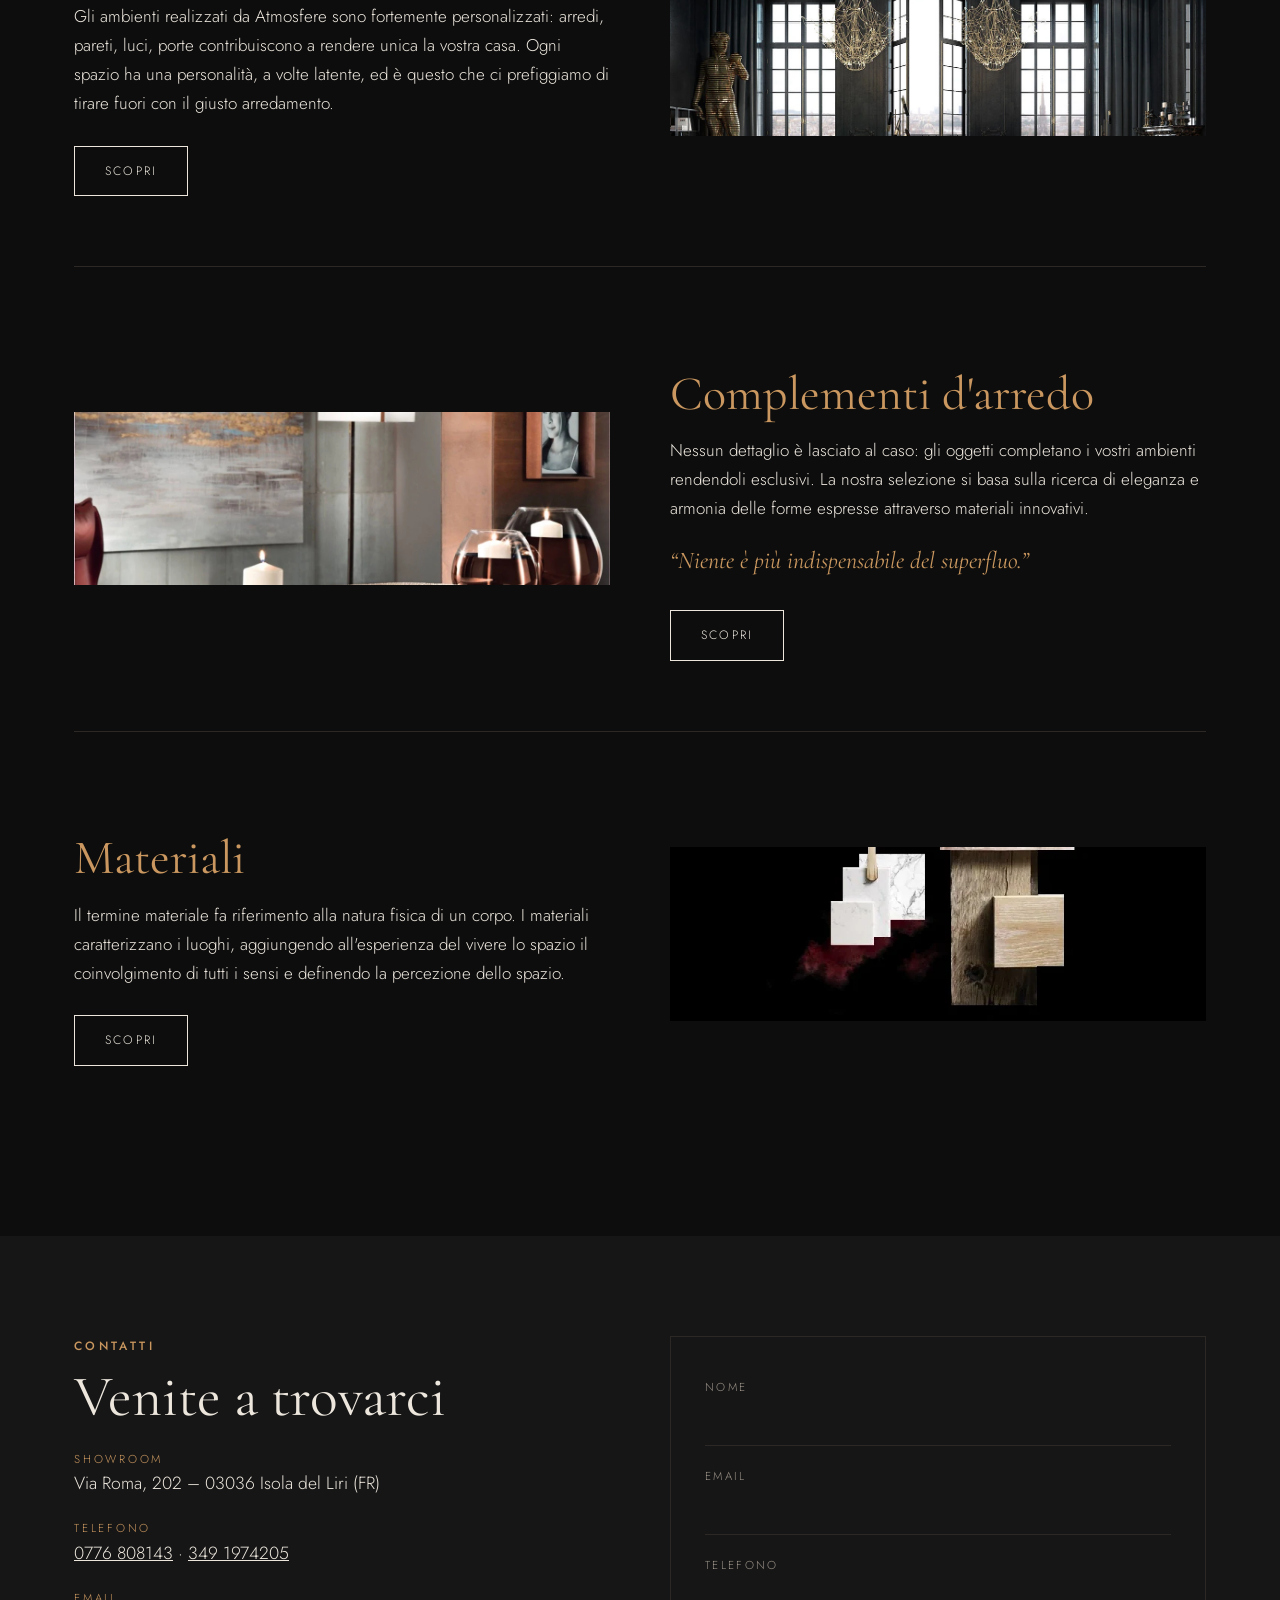
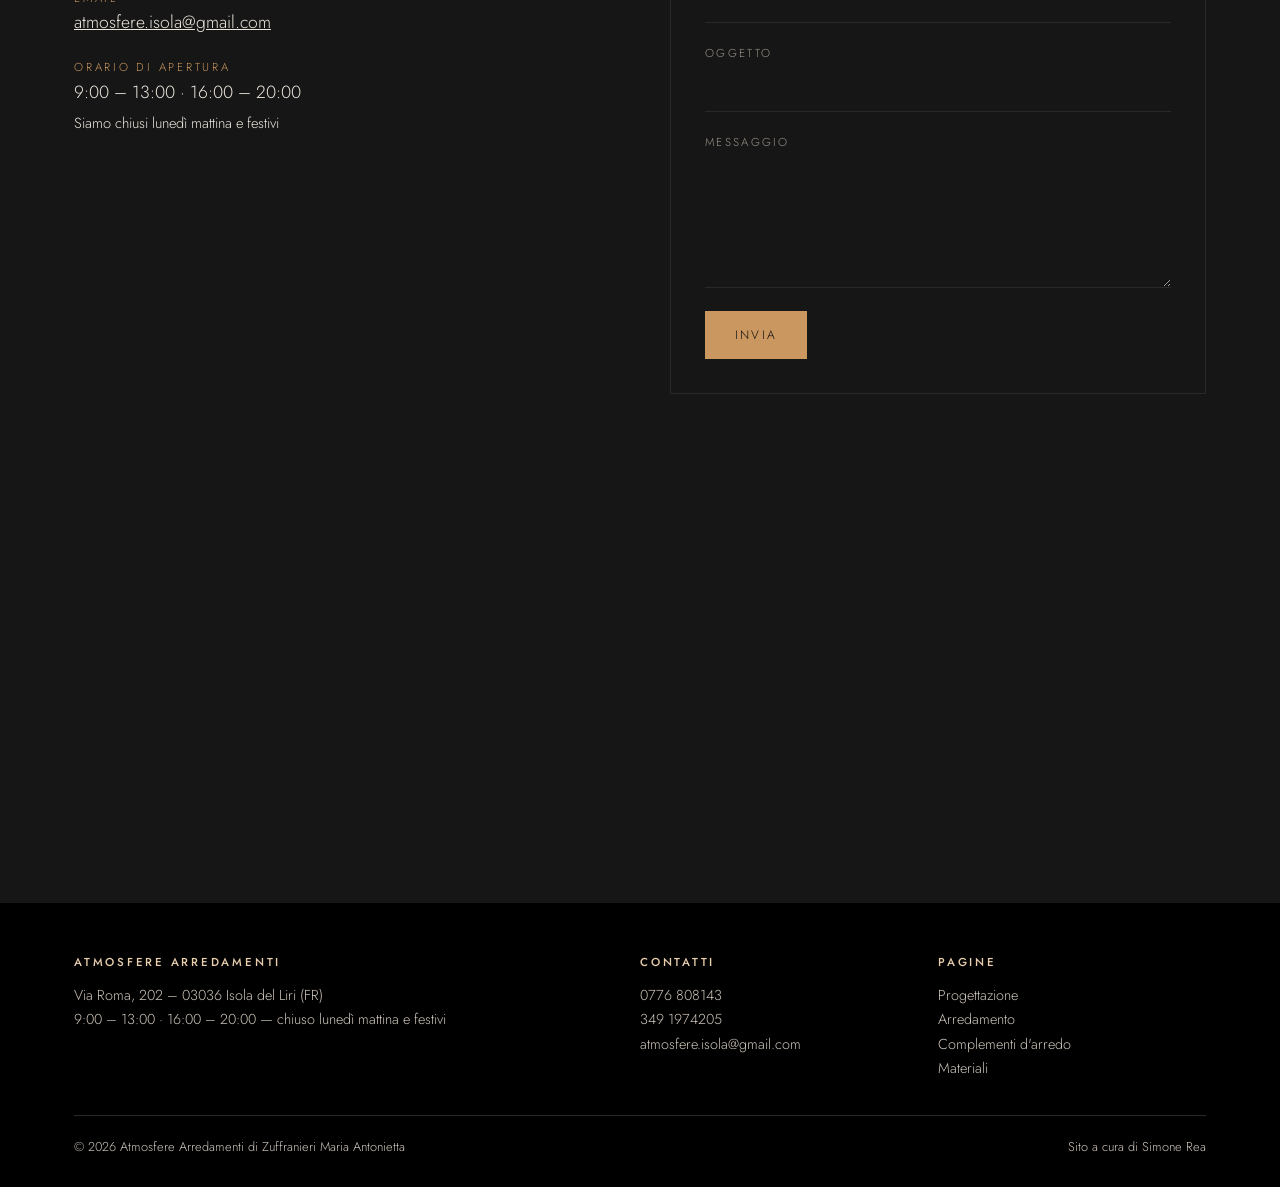
==== commit 4b1d1209: "Home: immagini Progettazione e Materiali ricentrate Co-Authored-By: Claude Sonnet 5.5 <noreply@anthr" ====
--- a/index.html
+++ b/index.html
@@ -9,7 +9,7 @@
 <link rel="preload" href="assets/fonts/jost-latin-300-normal.woff2" as="font" type="font/woff2" crossorigin>
 <link rel="preload" href="assets/fonts/cormorant-garamond-latin-400-normal.woff2" as="font" type="font/woff2" crossorigin>
 <link rel="preload" href="assets/img/home-02.webp" as="image" type="image/webp" fetchpriority="high">
-<link rel="stylesheet" href="assets/style.css?v=5">
+<link rel="stylesheet" href="assets/style.css?v=6">
 </head>
 <body>
 <header><div class="wrap nav">
@@ -36,7 +36,7 @@
 
 <section style="padding-top:0"><div class="wrap">
 <article class="service">
- <a class="s-img" href="progettazione.html"><img src="assets/img/home-01.webp" width="717" height="232" alt="Progettazione" loading="lazy"></a>
+ <a class="s-img" href="progettazione.html"><img src="assets/img/home-01-card.webp" width="637" height="232" alt="Progettazione" loading="lazy"></a>
  <div><h3>Progettazione</h3><p>La progettazione per Atmosfere è la fase più importante nel processo di realizzazione degli ambienti, al fine di ottenere un risultato impeccabile. I nostri progettisti, ingegneri e architetti, studiano l'organizzazione dello spazio in ogni minimo dettaglio per garantirvi un comfort ambientale ottimale sotto ogni aspetto.</p><a class="btn" href="progettazione.html">Scopri</a></div>
 </article>
 <article class="service">
@@ -48,7 +48,7 @@
  <div><h3>Complementi d'arredo</h3><p>Nessun dettaglio è lasciato al caso: gli oggetti completano i vostri ambienti rendendoli esclusivi. La nostra selezione si basa sulla ricerca di eleganza e armonia delle forme espresse attraverso materiali innovativi.</p><blockquote>“Niente è più indispensabile del superfluo.”</blockquote><a class="btn" href="complementi.html">Scopri</a></div>
 </article>
 <article class="service">
- <a class="s-img" href="materiali.html"><img src="assets/img/home-04.webp" width="822" height="266" alt="Materiali" loading="lazy"></a>
+ <a class="s-img" href="materiali.html"><img src="assets/img/home-04-card.webp" width="717" height="232" alt="Materiali" loading="lazy"></a>
  <div><h3>Materiali</h3><p>Il termine materiale fa riferimento alla natura fisica di un corpo. I materiali caratterizzano i luoghi, aggiungendo all'esperienza del vivere lo spazio il coinvolgimento di tutti i sensi e definendo la percezione dello spazio.</p><a class="btn" href="materiali.html">Scopri</a></div>
 </article>
 </div></section>
@@ -81,6 +81,6 @@
  </div>
  <div class="copy"><span>© <span class="y"></span> Atmosfere Arredamenti di Zuffranieri Maria Antonietta</span><span>Sito a cura di Simone Rea</span></div>
 </div></footer>
-<script src="assets/main.js?v=5" defer></script>
+<script src="assets/main.js?v=6" defer></script>
 </body>
 </html>
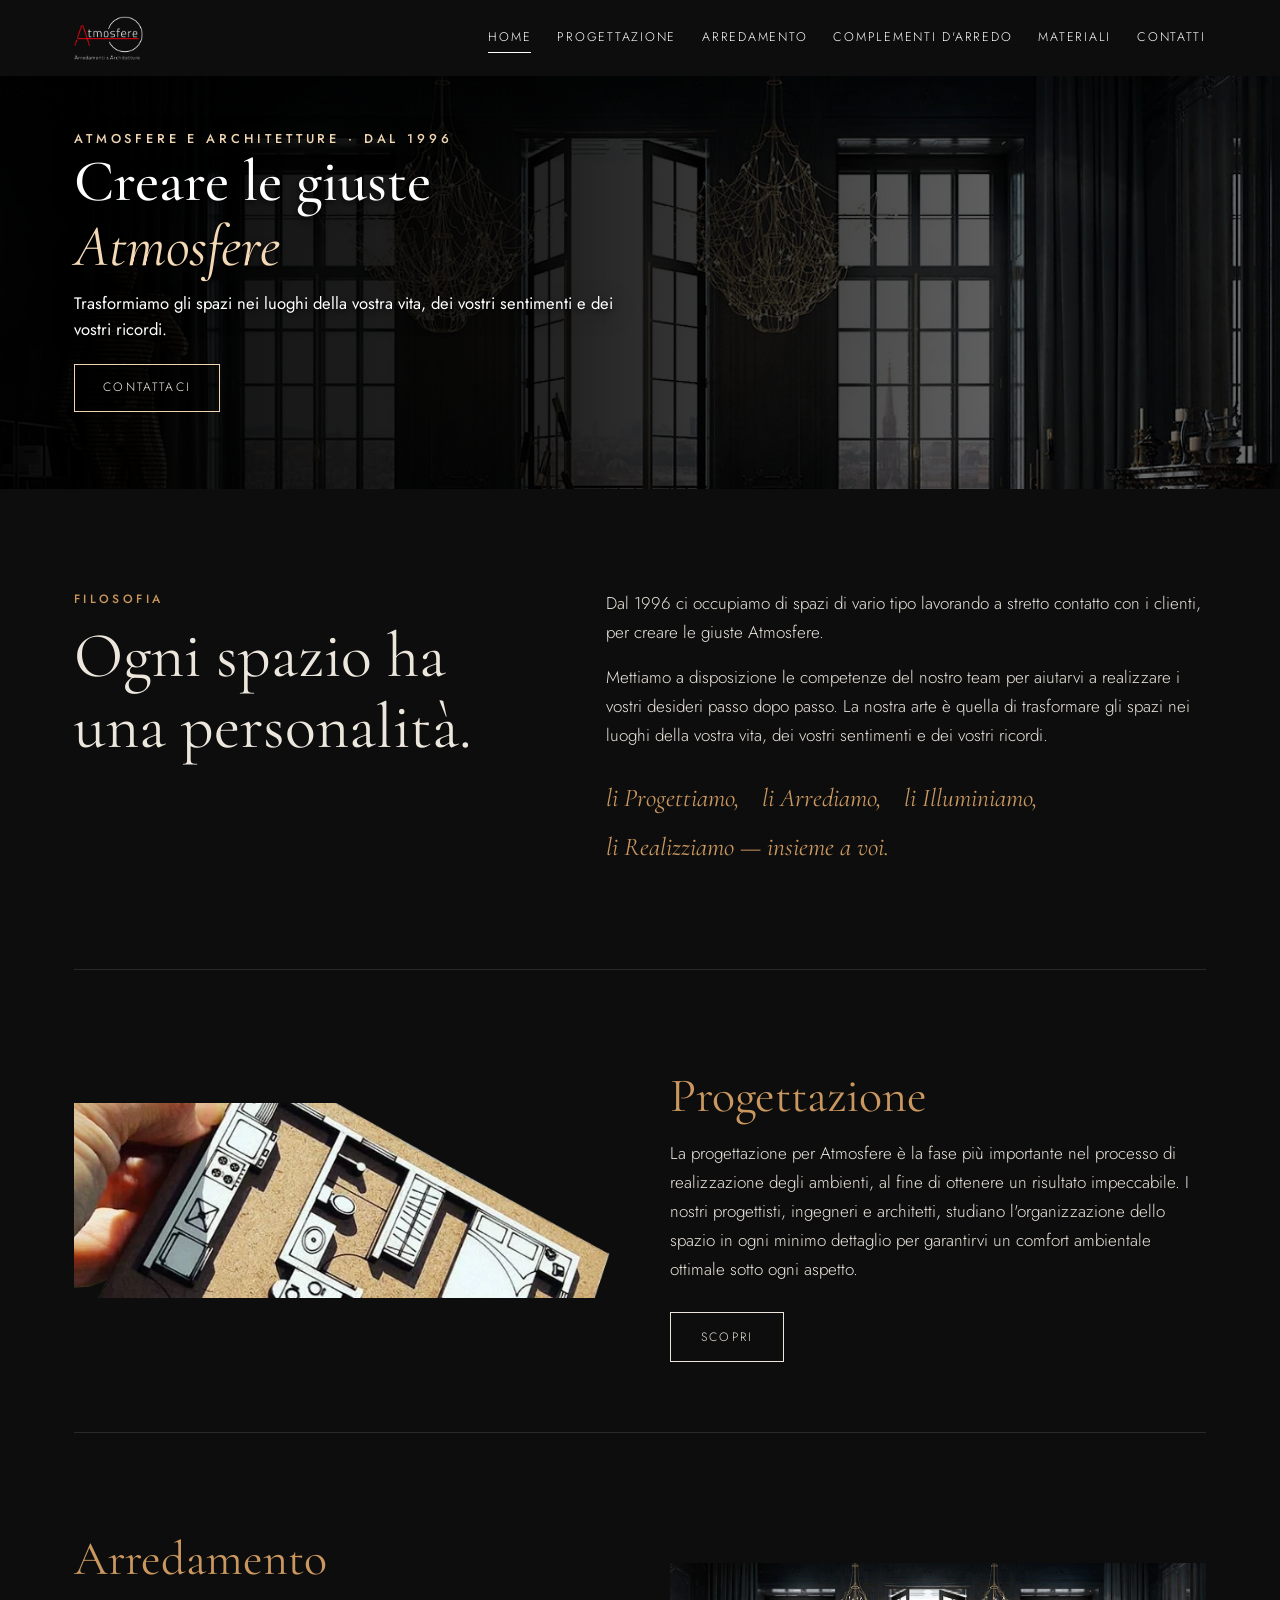
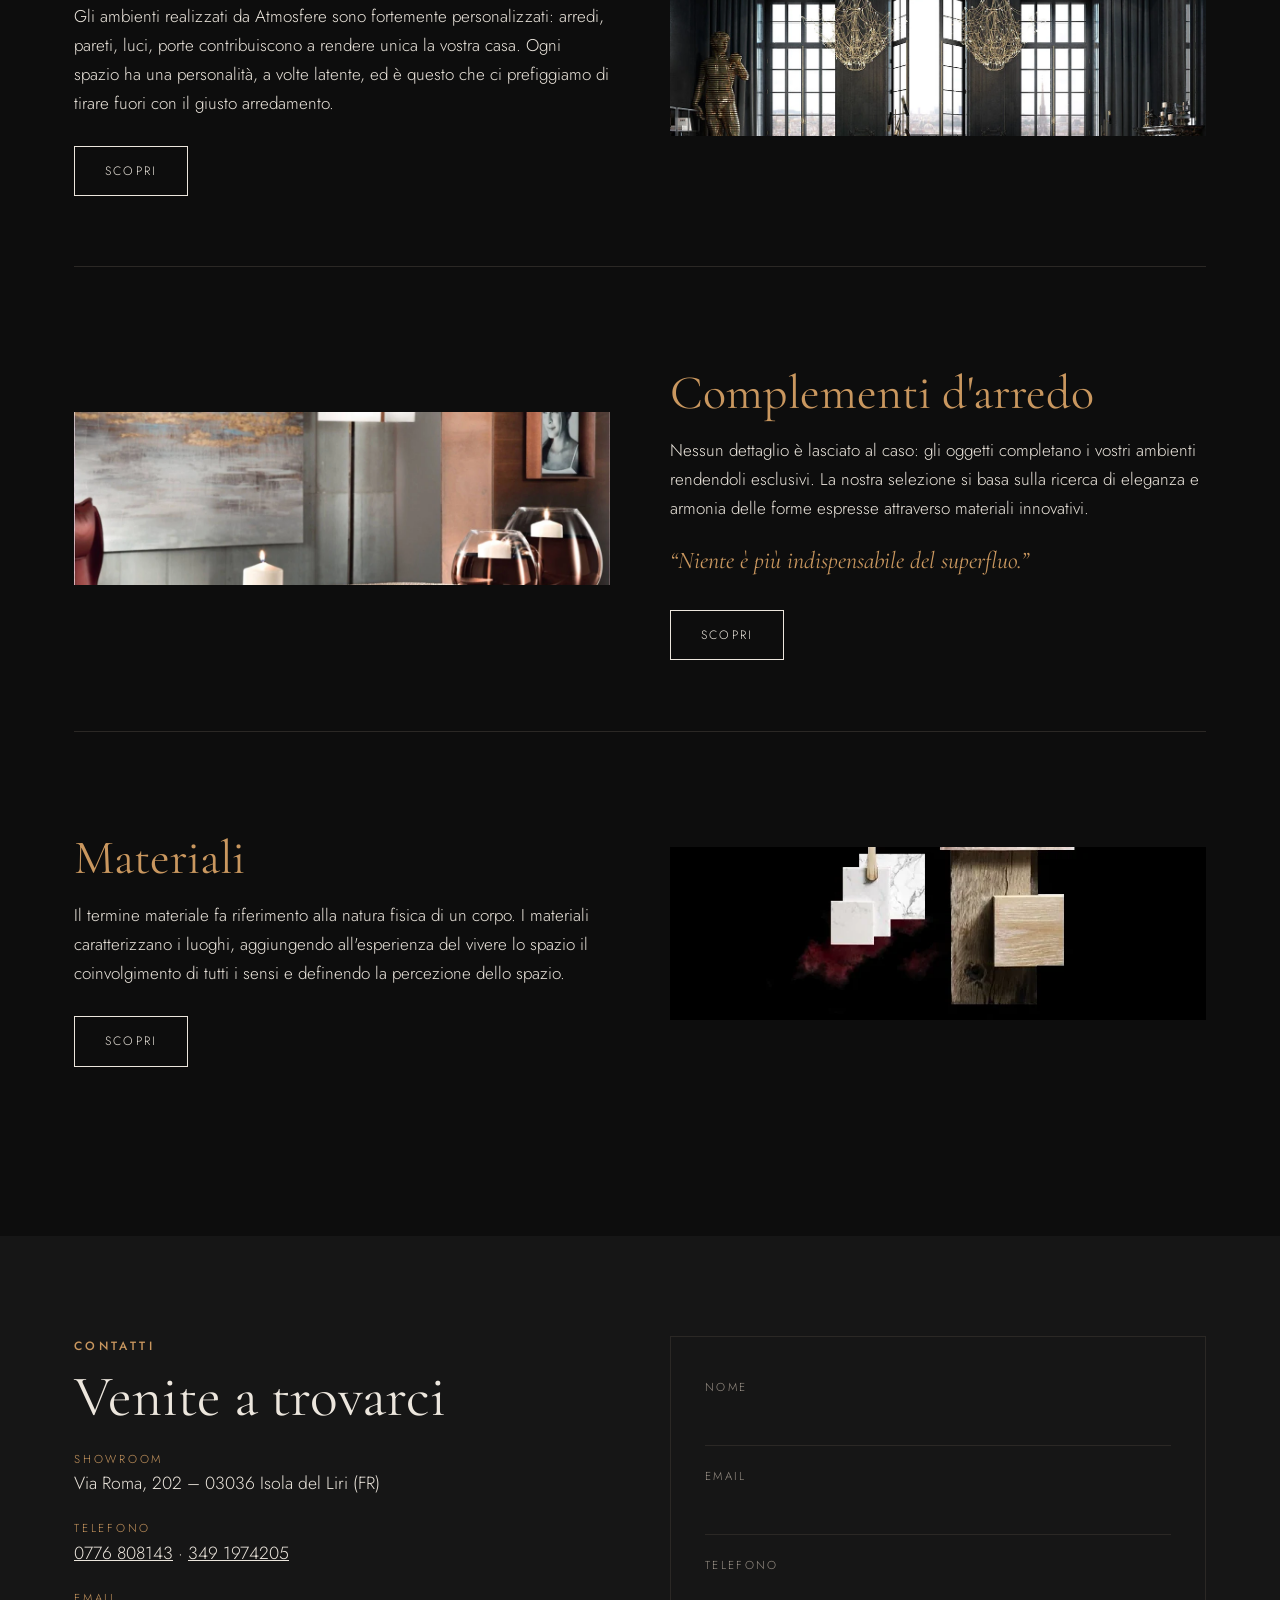
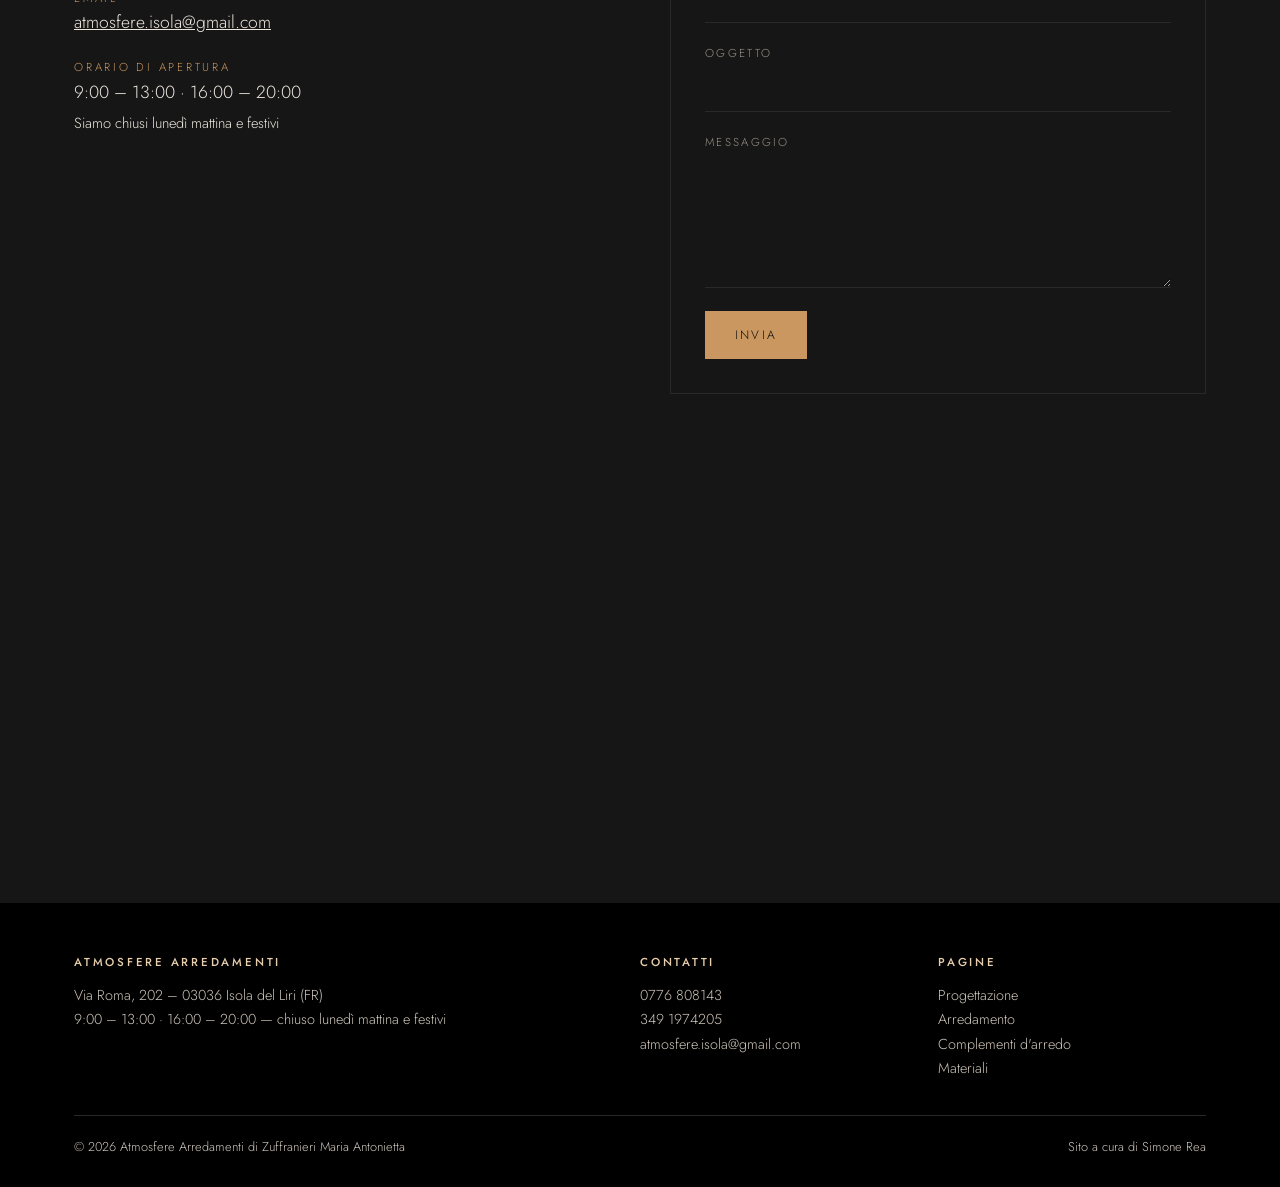
==== commit f5ee8b61: "Home: riga sopra il titolo diventa "Atmosfere e Architetture · dal 1996" Co-Authored-By: Claude Opus" ====
--- a/index.html
+++ b/index.html
@@ -19,7 +19,7 @@
 </div></header>
 
 <section class="hero fit" style="--img:url(img/home-02.webp);padding:0"><div class="wrap">
- <p class="eyebrow">Arredamenti &amp; Architettura · dal 1996</p>
+ <p class="eyebrow">Atmosfere e Architetture · dal 1996</p>
  <h1>Creare le giuste <em>Atmosfere</em></h1>
  <p>Trasformiamo gli spazi nei luoghi della vostra vita, dei vostri sentimenti e dei vostri ricordi.</p>
  <a class="btn" href="#contatti">Contattaci</a>
--- a/assets/style.css
+++ b/assets/style.css
@@ -69,9 +69,10 @@
 .cat-head{display:flex;align-items:baseline;gap:18px;margin-bottom:28px}
 .cat-head h2{font-size:clamp(2.2rem,4vw,3.2rem)}
 .cat-head span{color:var(--muted);font-size:.85rem;letter-spacing:.14em}
-.grid{columns:3 260px;column-gap:14px}
-.g{display:block;width:100%;margin:0 0 14px;border:0;padding:0;background:none;cursor:zoom-in;break-inside:avoid;overflow:hidden}
-.g img{width:100%;transition:opacity .3s,transform .6s}
+.grid{--h:230px;display:flex;flex-wrap:wrap;gap:14px}
+.grid::after{content:"";flex:1000000 1 0;height:0;margin-top:-14px}
+.g{display:block;flex:calc(var(--ar,1)*1) 1 calc(var(--ar,1)*var(--h));aspect-ratio:var(--ar,1);margin:0;border:0;padding:0;background:var(--paper);cursor:zoom-in;overflow:hidden}
+.g img{display:block;width:100%;height:100%;object-fit:cover;transition:opacity .3s,transform .6s}
 .g:hover img{opacity:.88;transform:scale(1.02)}
 .tiles{display:grid;grid-template-columns:repeat(auto-fill,minmax(250px,1fr));gap:14px}
 .tile{aspect-ratio:4/3;display:grid;place-items:end start;padding:22px;color:#fff;background:linear-gradient(180deg,transparent 30%,rgba(20,15,10,.7)),var(--img) var(--pos,center)/cover}
@@ -98,7 +99,20 @@
 .lb img{max-width:92vw;max-height:86vh}
 .lb button{position:absolute;background:none;border:0;color:#fff;font-size:2.4rem;cursor:pointer;padding:16px}
 .lb .x{top:10px;right:16px}.lb .p{left:10px}.lb .n{right:10px}
+
+/* animazioni allo scorrimento */
+.rv{opacity:0;transform:translateY(30px);transition:opacity .9s cubic-bezier(.2,.65,.2,1),transform .9s cubic-bezier(.2,.65,.2,1);transition-delay:var(--d,0ms);will-change:opacity,transform}
+.rv-l{transform:translateX(-48px)}.rv-r{transform:translateX(48px)}
+.rv.in{opacity:1;transform:none}
+.rv.in.done{will-change:auto}
+@keyframes up{from{opacity:0;transform:translateY(26px)}to{opacity:1;transform:none}}
+.hero .wrap>*{animation:up 1s cubic-bezier(.2,.65,.2,1) both}
+.hero .wrap>:nth-child(2){animation-delay:.12s}.hero .wrap>:nth-child(3){animation-delay:.24s}.hero .wrap>:nth-child(4){animation-delay:.36s}
+.hero{background-attachment:scroll}
+@media (prefers-reduced-motion:reduce){.rv,.rv-l,.rv-r{opacity:1;transform:none;transition:none}.hero .wrap>*{animation:none}html{scroll-behavior:auto}}
 @media (max-width:900px){
+ .grid{--h:128px;gap:8px}
+ .rv-l,.rv-r{transform:translateY(30px)}
  .hero.short{margin-top:0;aspect-ratio:auto;background:var(--img) center 76px/100% auto no-repeat #0d0d0d}
  .hero.short .wrap{padding-top:calc(76px + 21.3vw + 26px);padding-bottom:10px}
  .hero.short h1{font-size:clamp(2.2rem,10vw,3.2rem)}
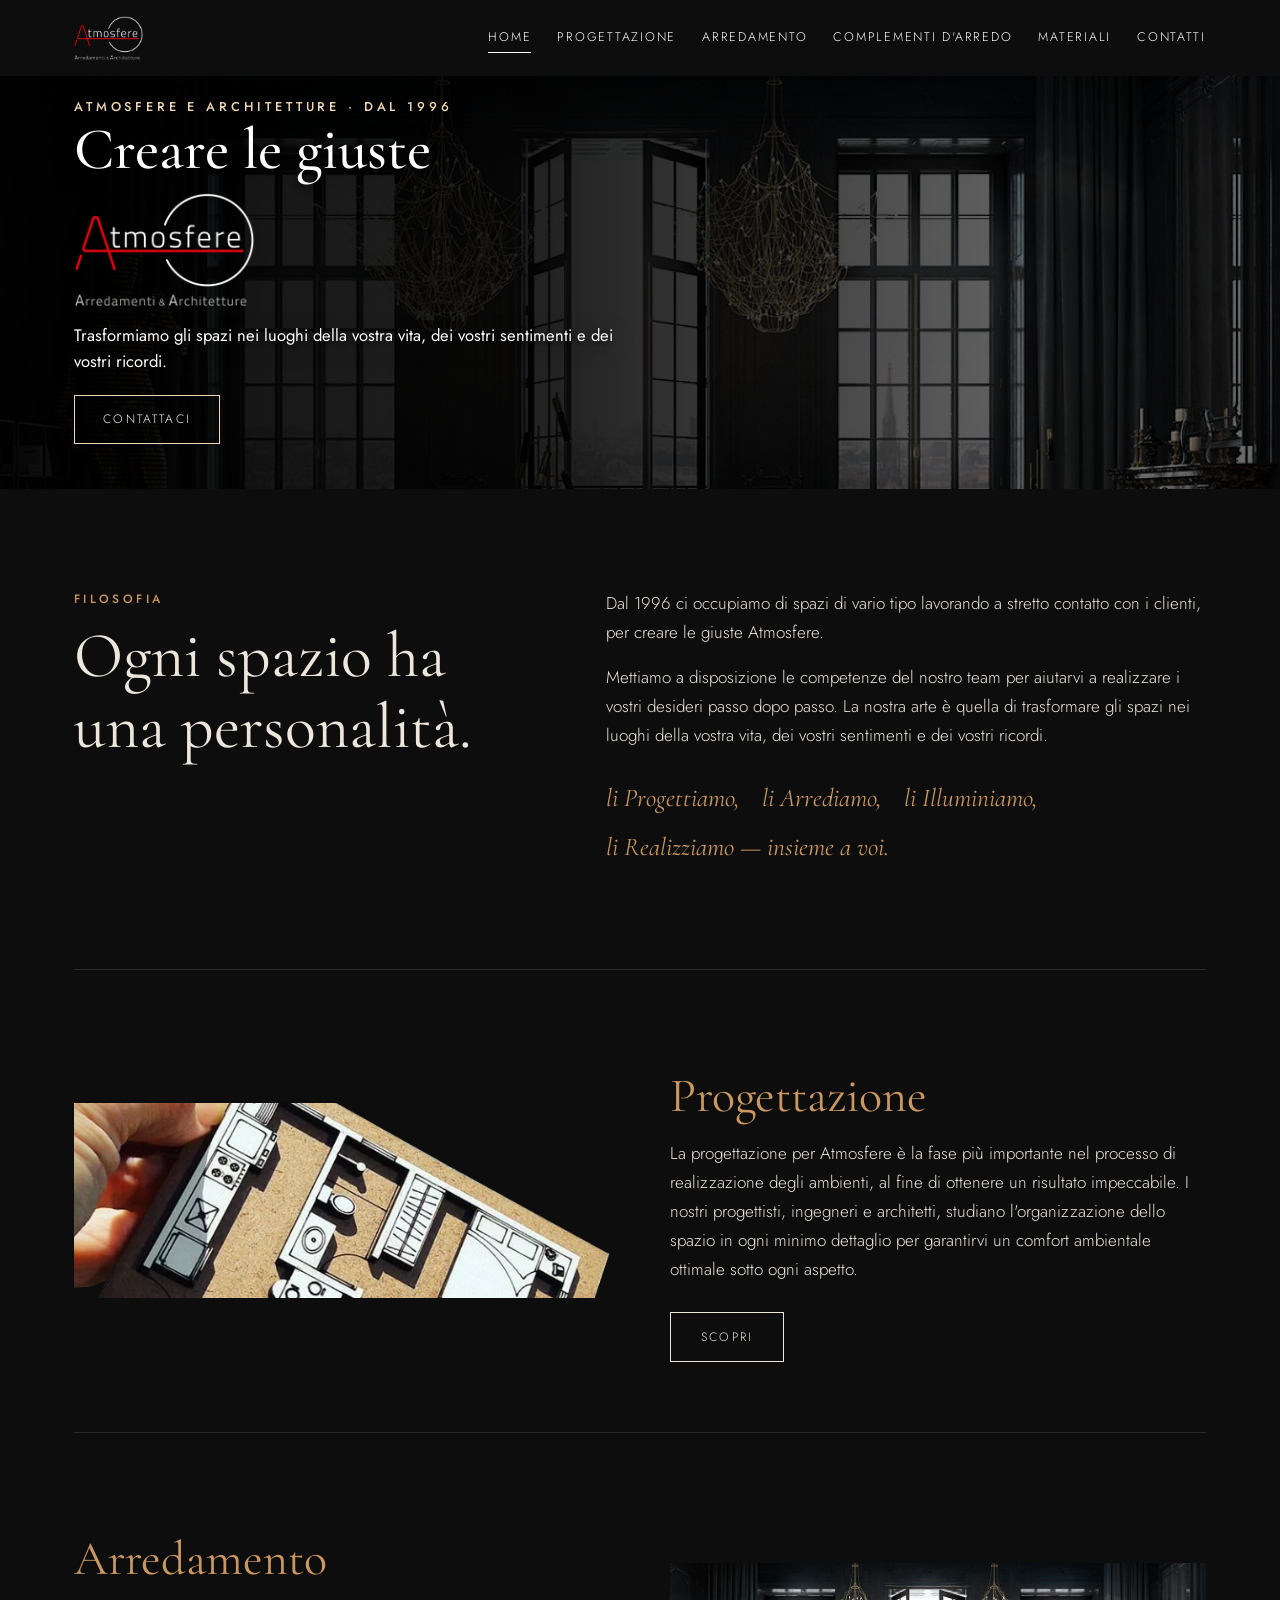
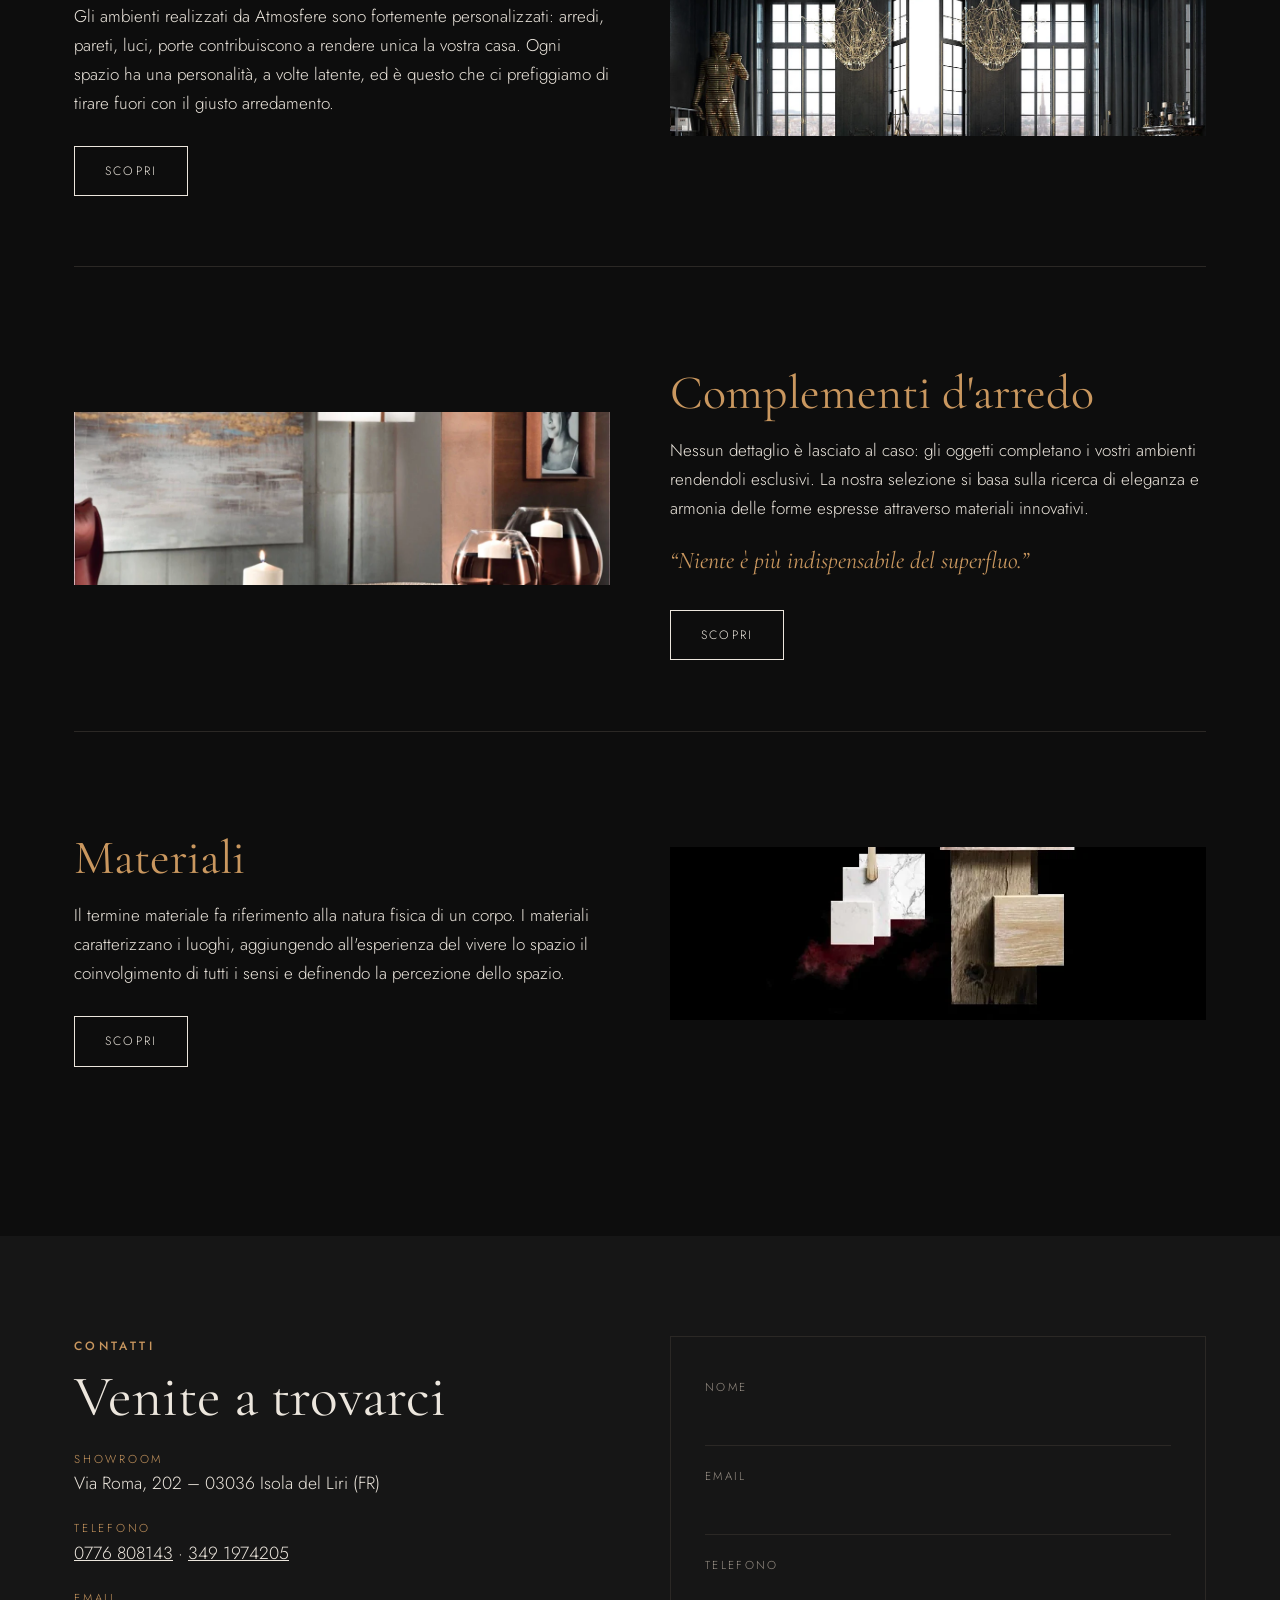
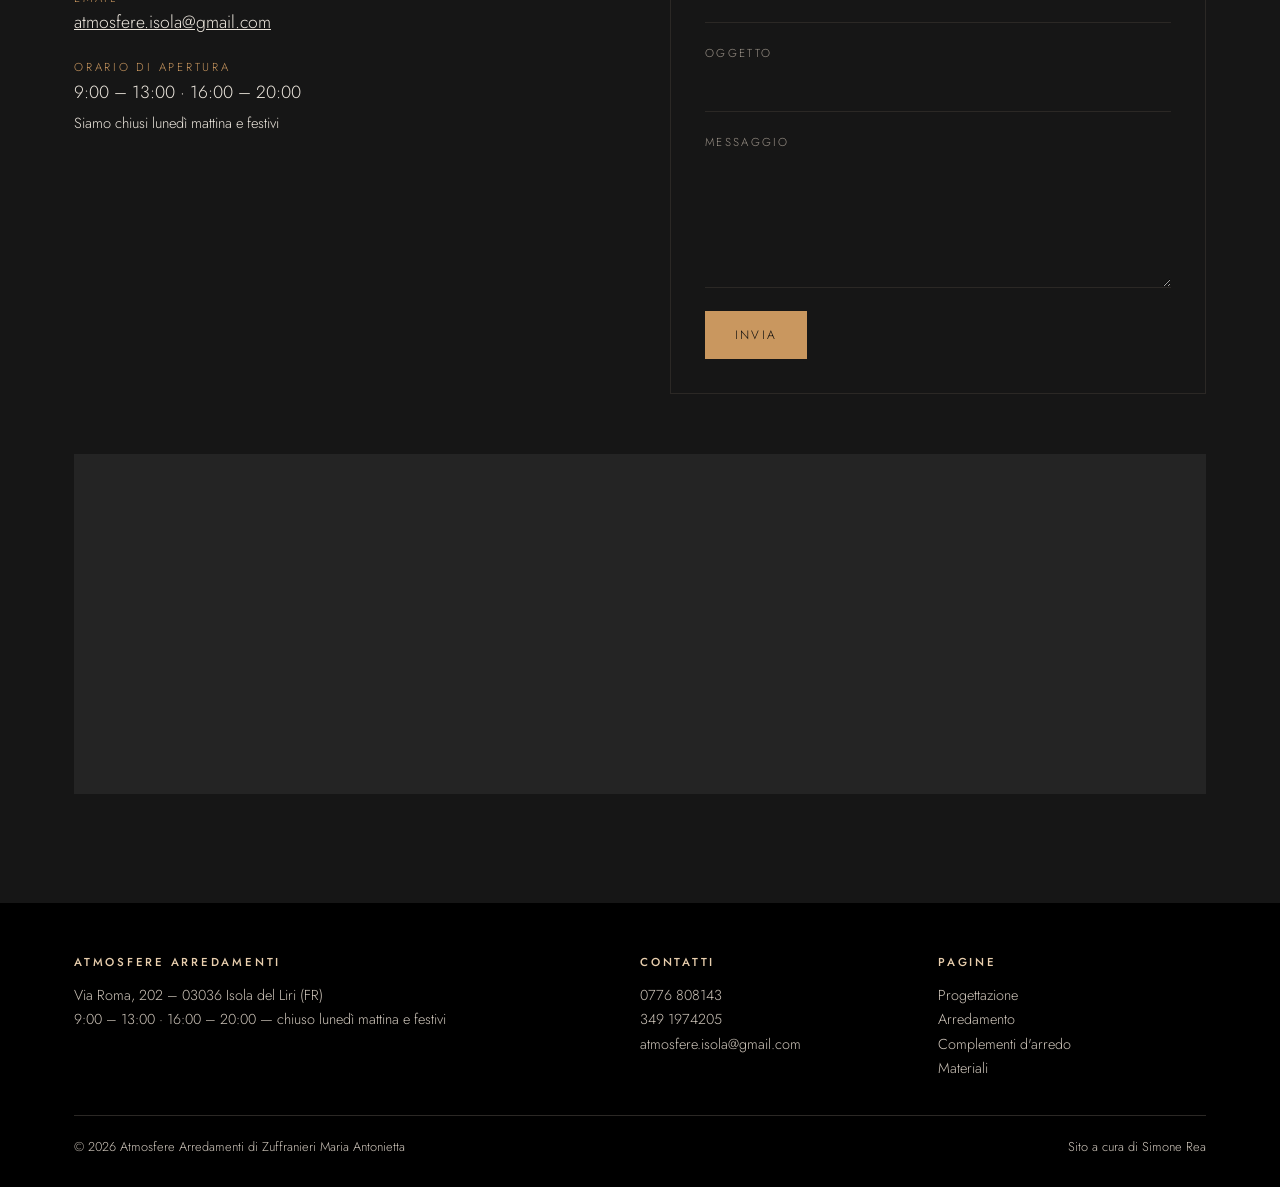
==== commit e4e9d3ba: "Home: logo al posto della parola "Atmosfere" nel titolo "Creare le giuste" Co-Authored-By: Claude Op" ====
--- a/index.html
+++ b/index.html
@@ -20,7 +20,7 @@
 
 <section class="hero fit" style="--img:url(img/home-02.webp);padding:0"><div class="wrap">
  <p class="eyebrow">Atmosfere e Architetture · dal 1996</p>
- <h1>Creare le giuste <em>Atmosfere</em></h1>
+ <h1>Creare le giuste <img class="hero-logo" src="assets/img/logo.png" width="189" height="120" alt="Atmosfere – Arredamenti &amp; Architetture"></h1>
  <p>Trasformiamo gli spazi nei luoghi della vostra vita, dei vostri sentimenti e dei vostri ricordi.</p>
  <a class="btn" href="#contatti">Contattaci</a>
 </div></section>
--- a/assets/style.css
+++ b/assets/style.css
@@ -36,6 +36,7 @@
 .hero.fit h1 em{color:#f3d9b5}
 .hero.fit .wrap{padding-bottom:3.2vw}
 .hero.fit h1{font-size:clamp(2rem,4.6vw,4.2rem)}
+.hero.fit h1 .hero-logo{display:block;height:clamp(78px,9vw,130px);width:auto;margin:.15em 0 .25em;filter:drop-shadow(0 2px 8px rgba(0,0,0,.8))}
 .hero.fit .eyebrow{font-size:clamp(.68rem,1vw,.9rem);letter-spacing:.3em;font-weight:500;color:#f0d6b3}
 .hero.fit p:not(.eyebrow){margin-top:.8vw;font-size:clamp(.9rem,1.3vw,1.2rem);line-height:1.6}
 .hero.fit .btn{background:rgba(0,0,0,.35);border-color:#f0d6b3;color:#f6f0e8;margin-top:1.6vw;padding:clamp(8px,1vw,14px) clamp(16px,2.2vw,30px)}
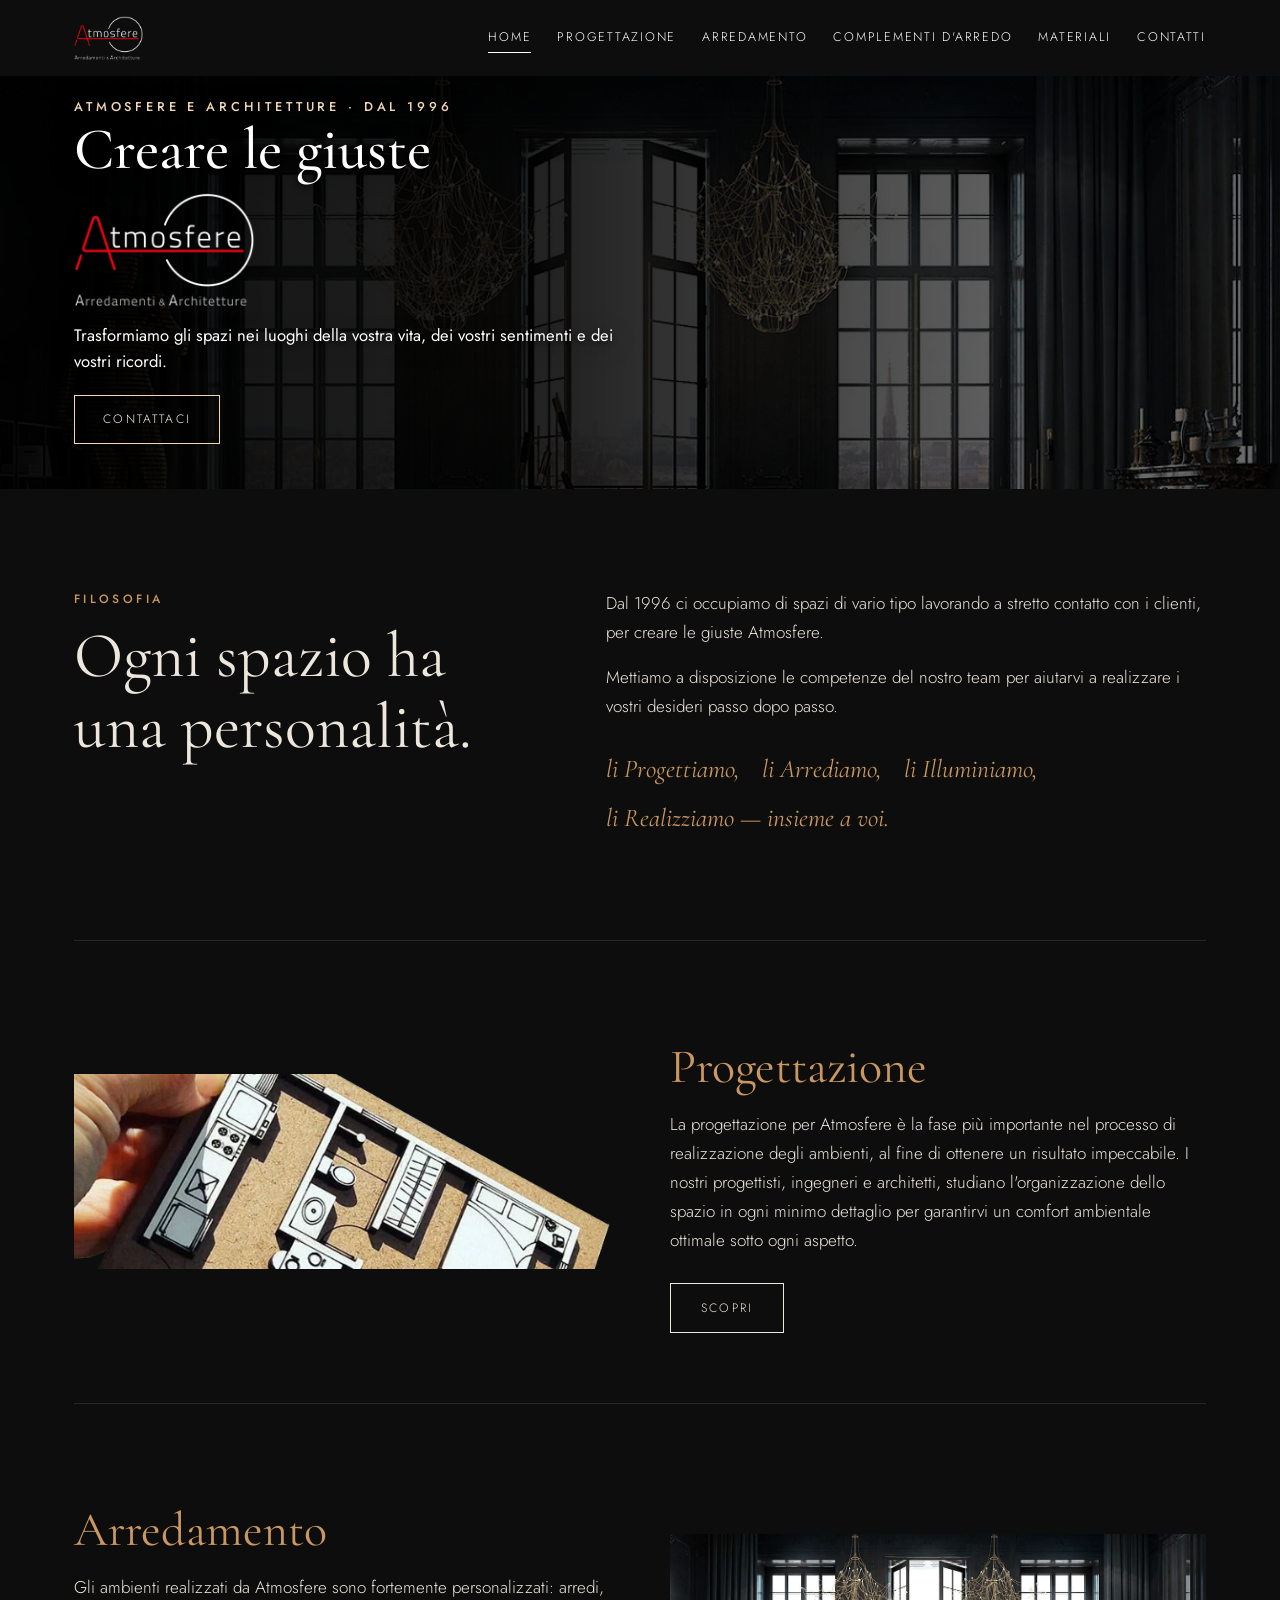
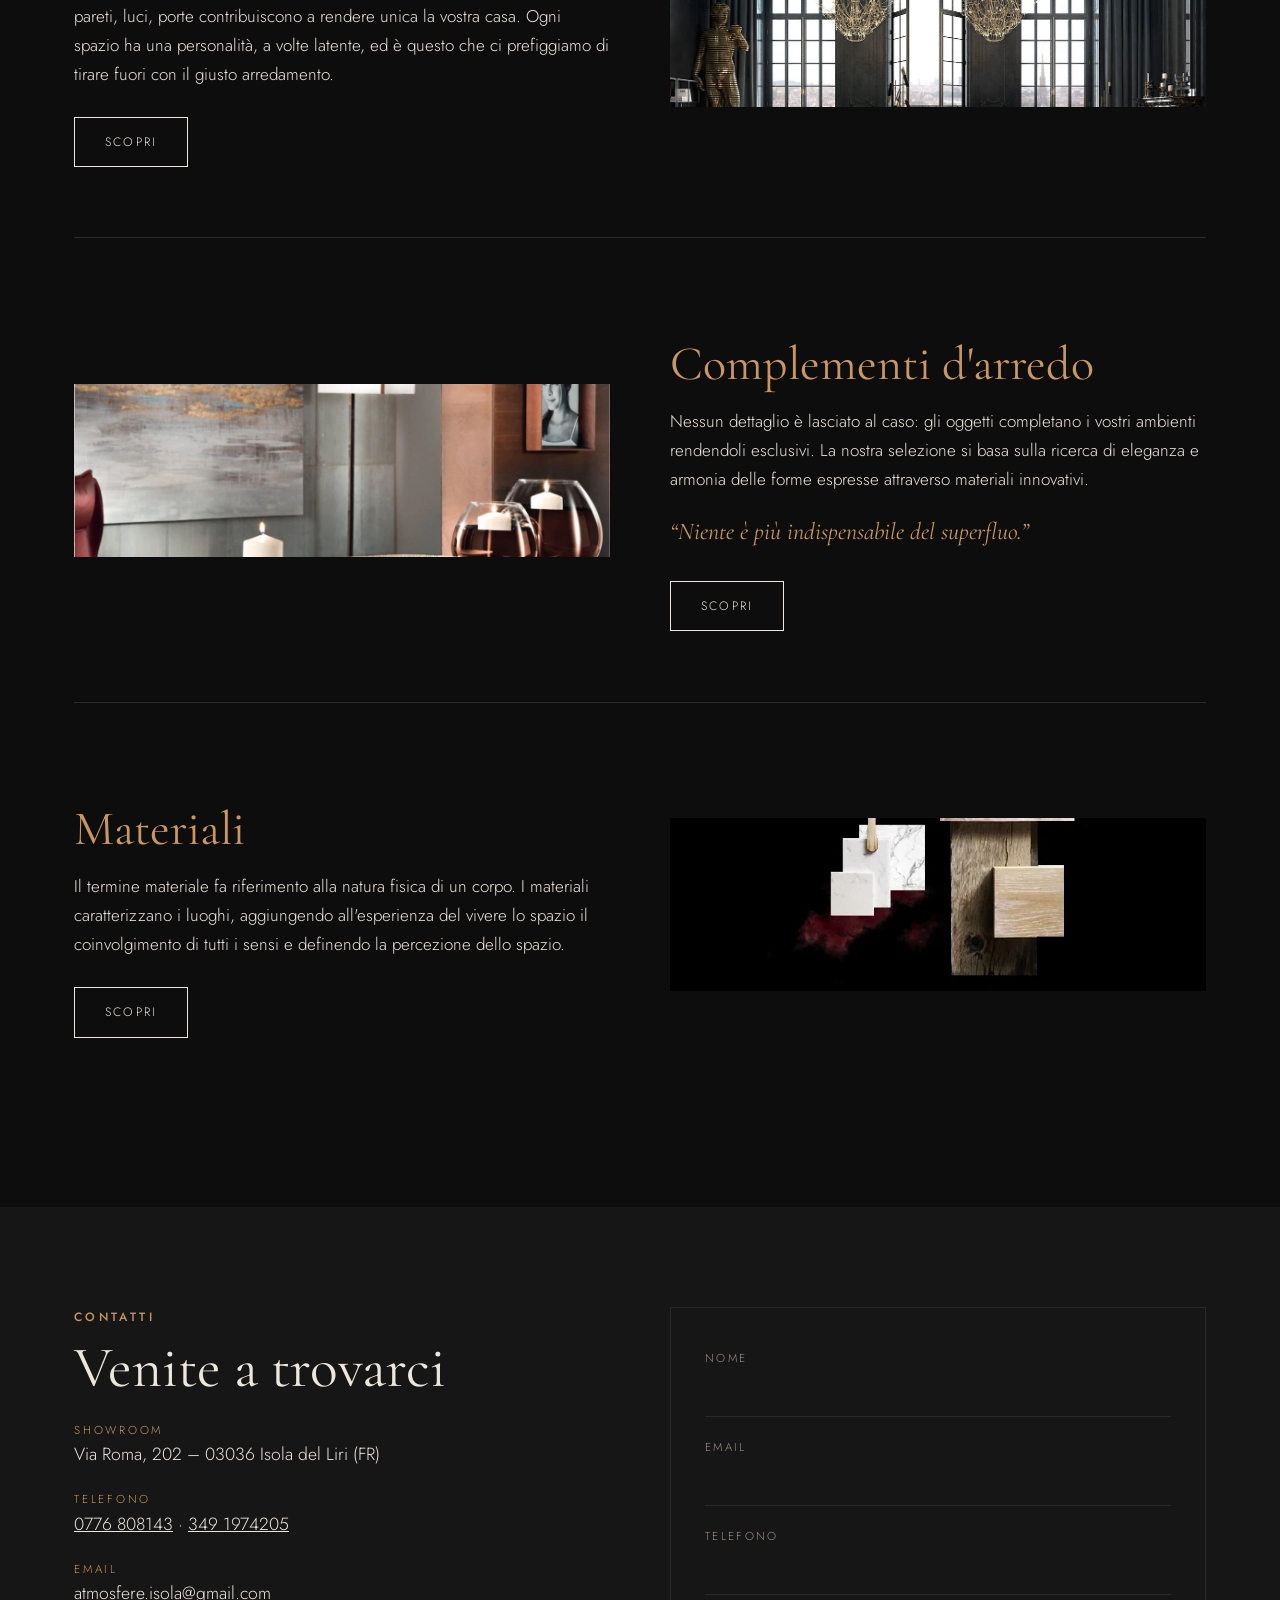
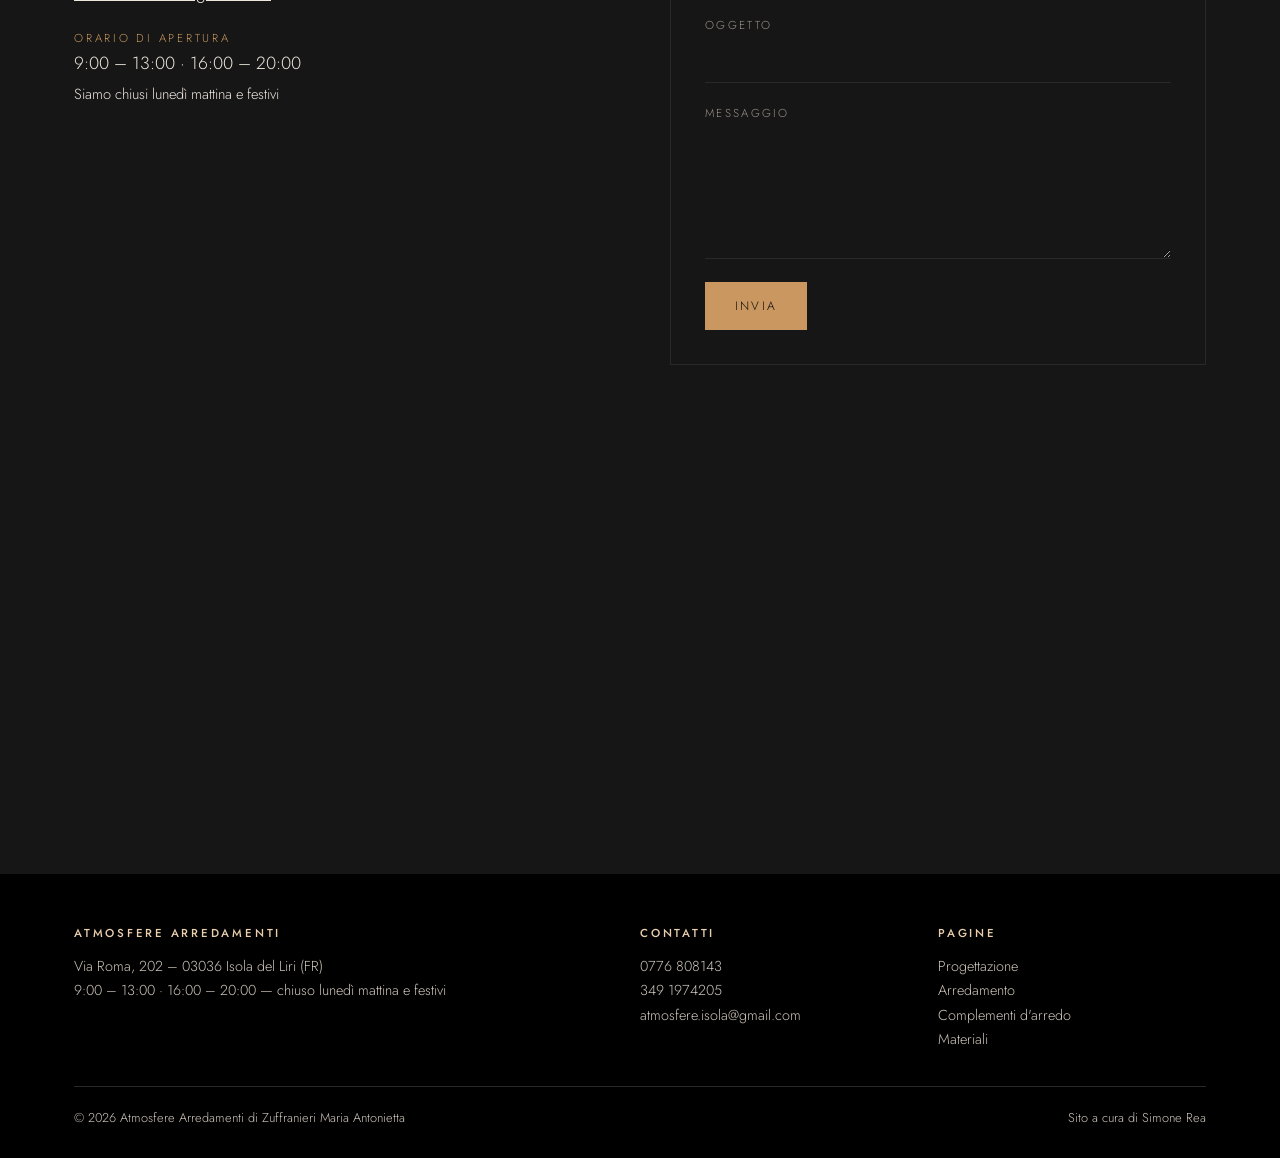
==== commit 01ed2182: "Home, Filosofia: tolta la frase "La nostra arte è quella di trasformare…" Co-Authored-By: Claude Opu" ====
--- a/index.html
+++ b/index.html
@@ -29,7 +29,7 @@
  <div><p class="eyebrow">Filosofia</p><h2>Ogni spazio ha una personalità.</h2></div>
  <div>
   <p>Dal 1996 ci occupiamo di spazi di vario tipo lavorando a stretto contatto con i clienti, per creare le giuste Atmosfere.</p>
-  <p>Mettiamo a disposizione le competenze del nostro team per aiutarvi a realizzare i vostri desideri passo dopo passo. La nostra arte è quella di trasformare gli spazi nei luoghi della vostra vita, dei vostri sentimenti e dei vostri ricordi.</p>
+  <p>Mettiamo a disposizione le competenze del nostro team per aiutarvi a realizzare i vostri desideri passo dopo passo.</p>
   <div class="verbs"><span>li Progettiamo,</span><span>li Arrediamo,</span><span>li Illuminiamo,</span><span>li Realizziamo — insieme a voi.</span></div>
  </div>
 </div></section>
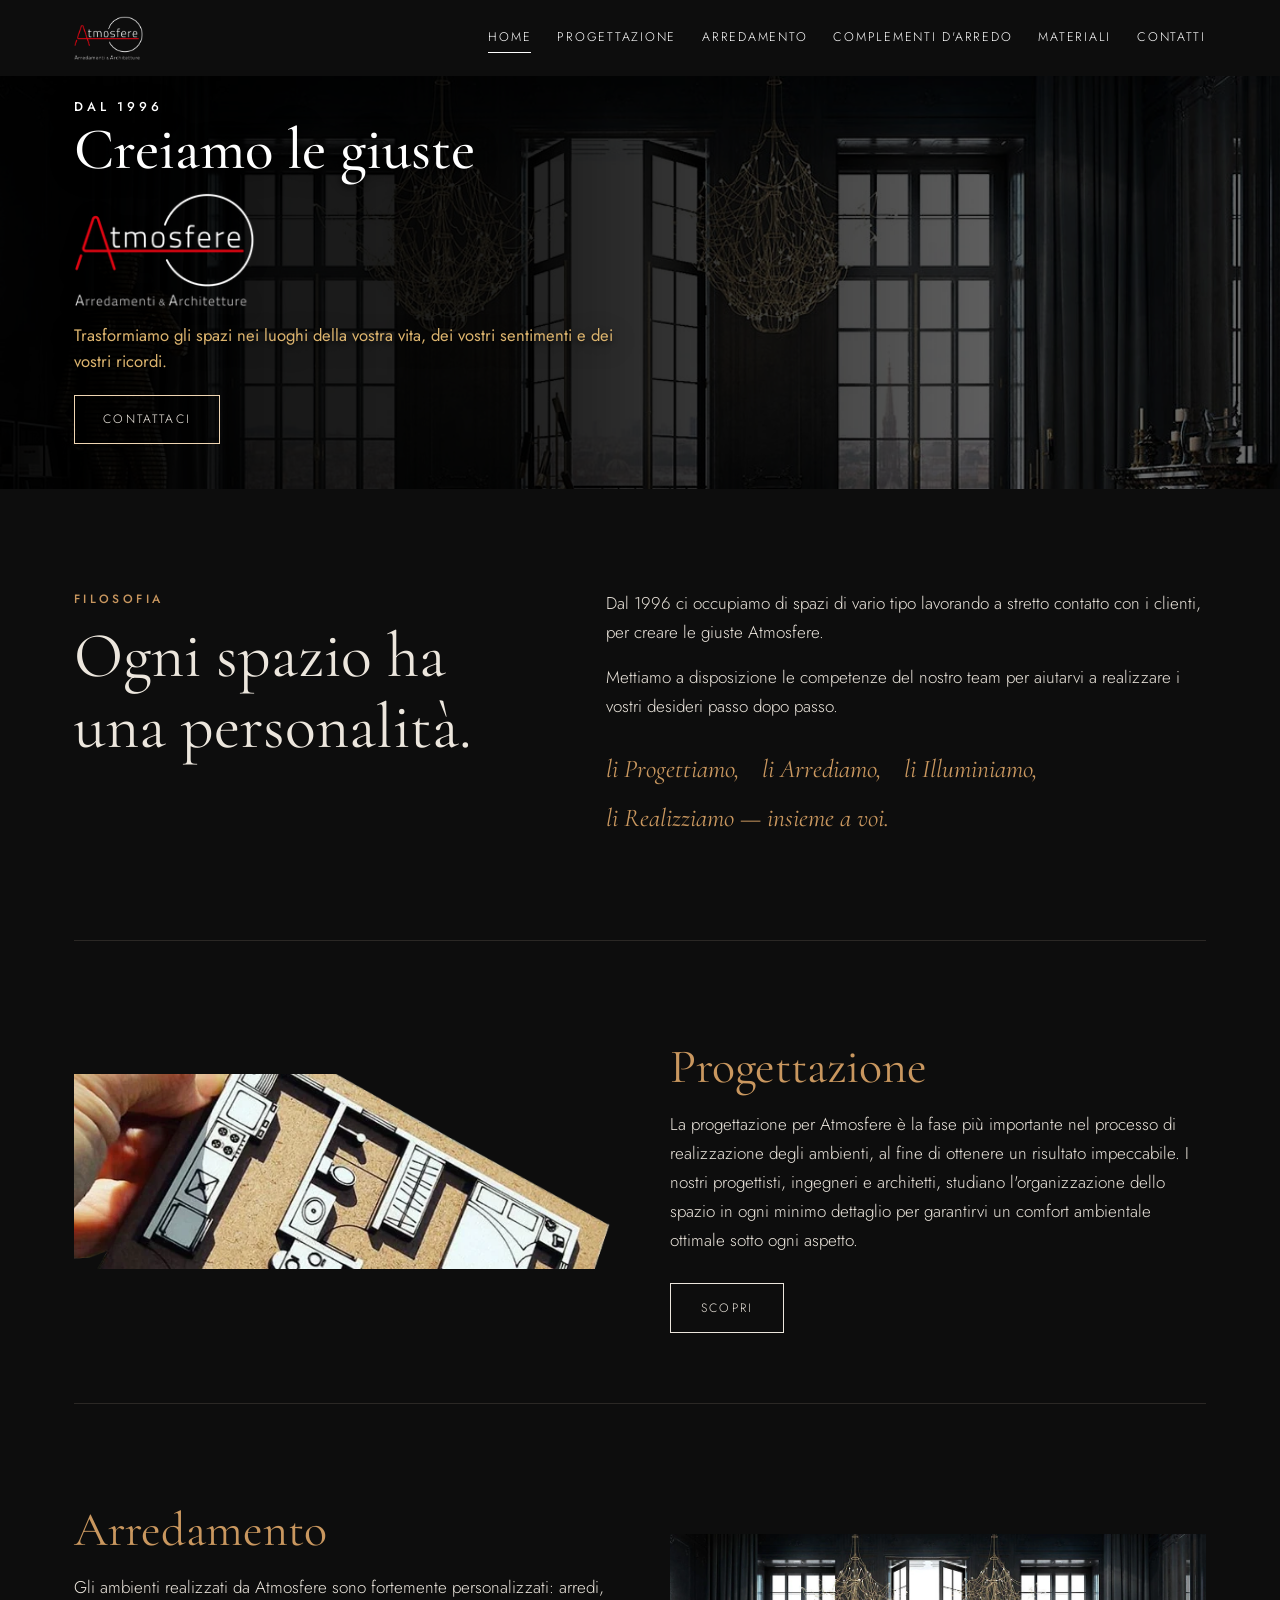
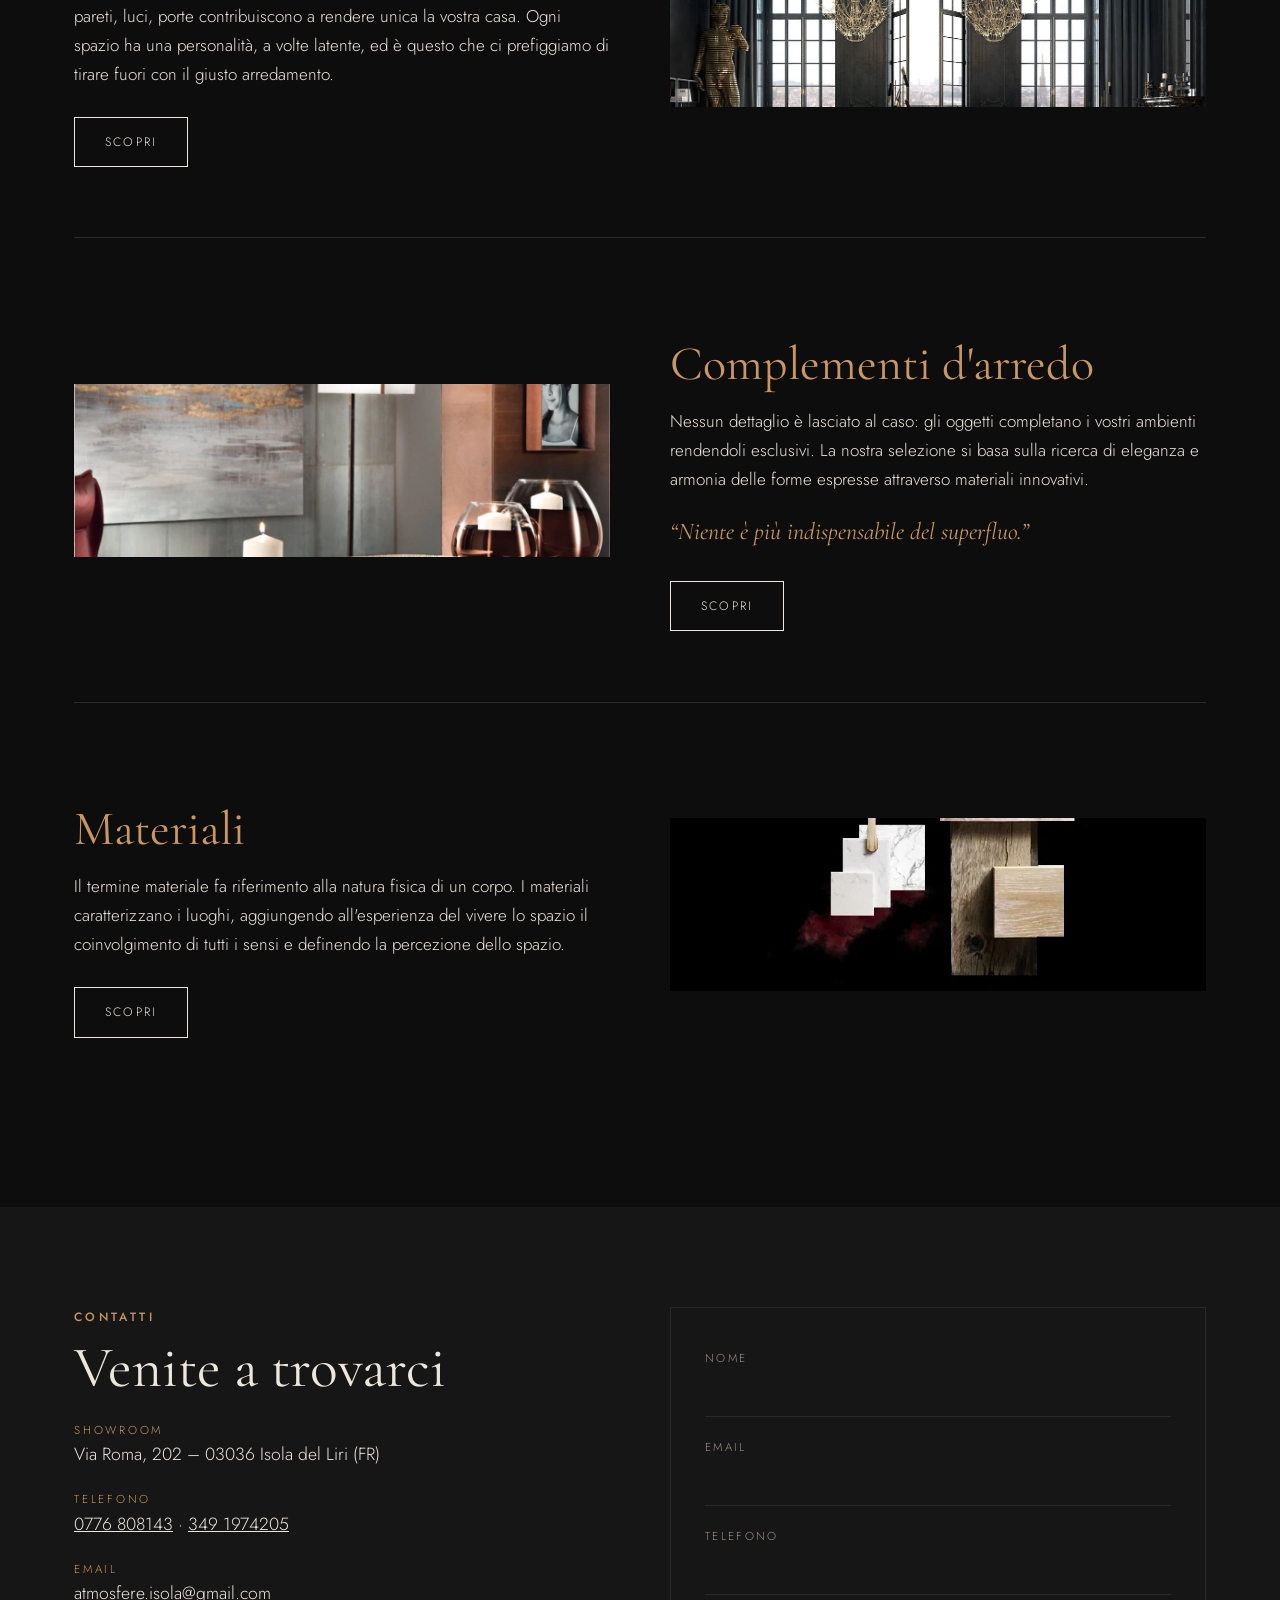
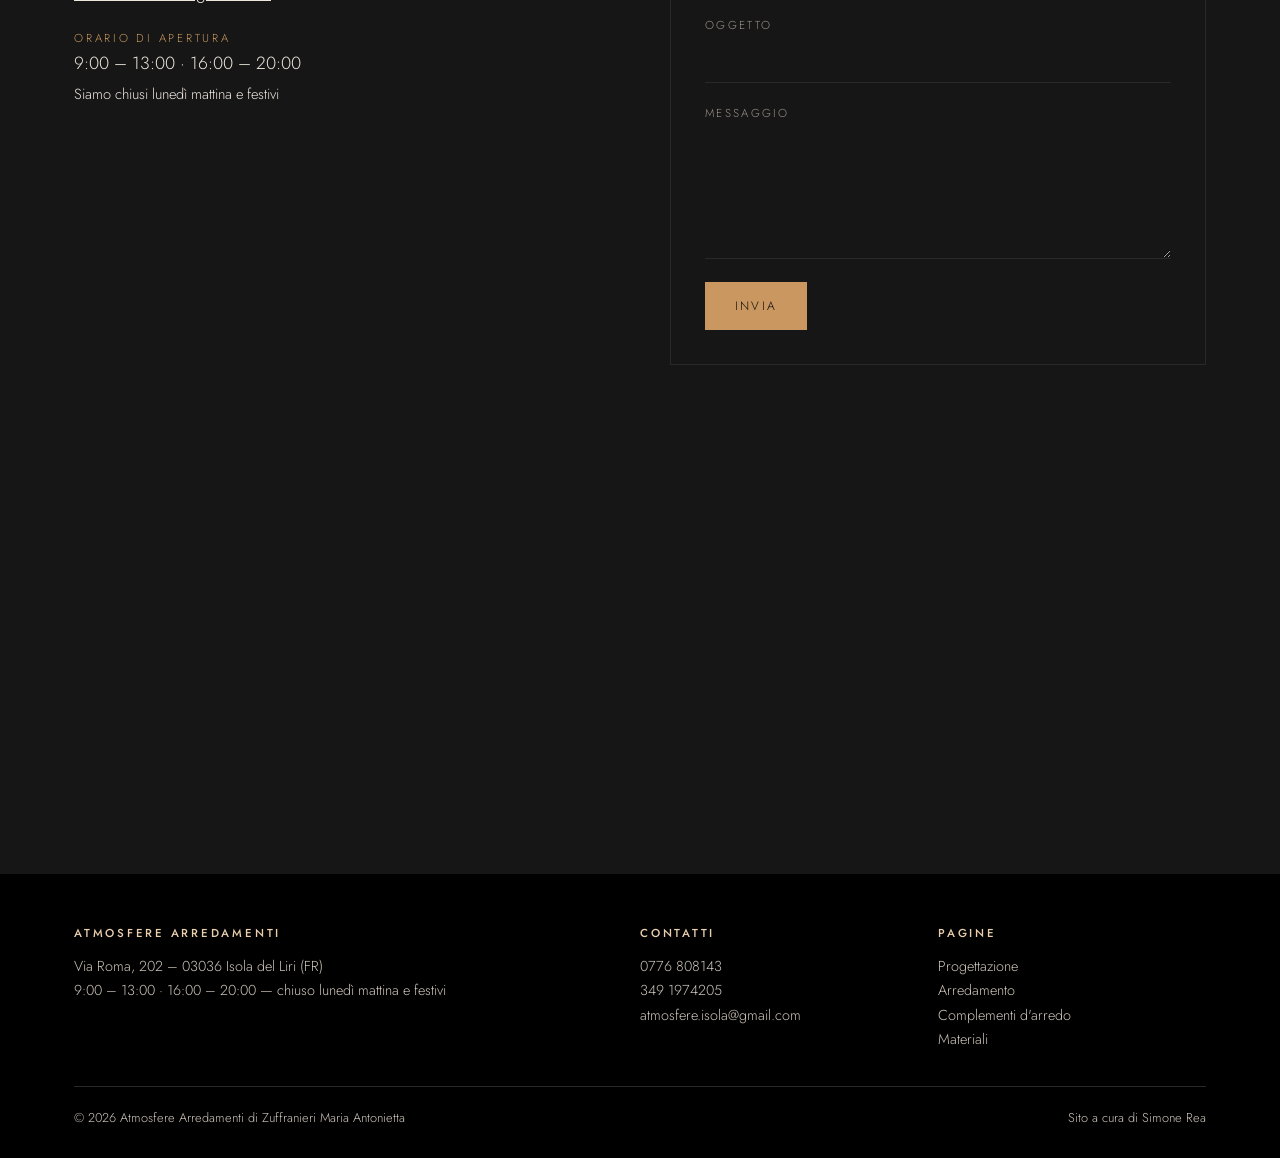
==== commit 6784162e: "Home: "dal 1996" in bianco, titolo "Creiamo le giuste" + logo, frase sotto il logo in oro Co-Authore" ====
--- a/index.html
+++ b/index.html
@@ -19,8 +19,8 @@
 </div></header>
 
 <section class="hero fit" style="--img:url(img/home-02.webp);padding:0"><div class="wrap">
- <p class="eyebrow">Atmosfere e Architetture · dal 1996</p>
- <h1>Creare le giuste <img class="hero-logo" src="assets/img/logo.png" width="189" height="120" alt="Atmosfere – Arredamenti &amp; Architetture"></h1>
+ <p class="eyebrow">dal 1996</p>
+ <h1>Creiamo le giuste <img class="hero-logo" src="assets/img/logo.png" width="189" height="120" alt="Atmosfere – Arredamenti &amp; Architetture"></h1>
  <p>Trasformiamo gli spazi nei luoghi della vostra vita, dei vostri sentimenti e dei vostri ricordi.</p>
  <a class="btn" href="#contatti">Contattaci</a>
 </div></section>
--- a/assets/style.css
+++ b/assets/style.css
@@ -31,13 +31,13 @@
 .hero.fit{margin-top:76px;min-height:0;aspect-ratio:1162/375;align-items:end;background:linear-gradient(90deg,rgba(0,0,0,.92) 0%,rgba(0,0,0,.78) 45%,rgba(0,0,0,.35) 85%),linear-gradient(rgba(0,0,0,.35),rgba(0,0,0,.35)),var(--img) center/100% 100% no-repeat #0d0d0d}
 .hero.fit h1 em{display:block}
 .hero.fit h1,.hero.fit p{text-shadow:0 2px 6px rgba(0,0,0,.8),0 4px 24px rgba(0,0,0,.7)}
-.hero.fit p:not(.eyebrow){max-width:min(560px,48vw);color:#fff;font-weight:400}
+.hero.fit p:not(.eyebrow){max-width:min(560px,48vw);color:#dcb46e;font-weight:400}
 .hero.fit h1{font-weight:500}
 .hero.fit h1 em{color:#f3d9b5}
 .hero.fit .wrap{padding-bottom:3.2vw}
 .hero.fit h1{font-size:clamp(2rem,4.6vw,4.2rem)}
 .hero.fit h1 .hero-logo{display:block;height:clamp(78px,9vw,130px);width:auto;margin:.15em 0 .25em;filter:drop-shadow(0 2px 8px rgba(0,0,0,.8))}
-.hero.fit .eyebrow{font-size:clamp(.68rem,1vw,.9rem);letter-spacing:.3em;font-weight:500;color:#f0d6b3}
+.hero.fit .eyebrow{font-size:clamp(.68rem,1vw,.9rem);letter-spacing:.3em;font-weight:500;color:#fff}
 .hero.fit p:not(.eyebrow){margin-top:.8vw;font-size:clamp(.9rem,1.3vw,1.2rem);line-height:1.6}
 .hero.fit .btn{background:rgba(0,0,0,.35);border-color:#f0d6b3;color:#f6f0e8;margin-top:1.6vw;padding:clamp(8px,1vw,14px) clamp(16px,2.2vw,30px)}
 .hero .wrap{padding-bottom:10vh;width:100%}
